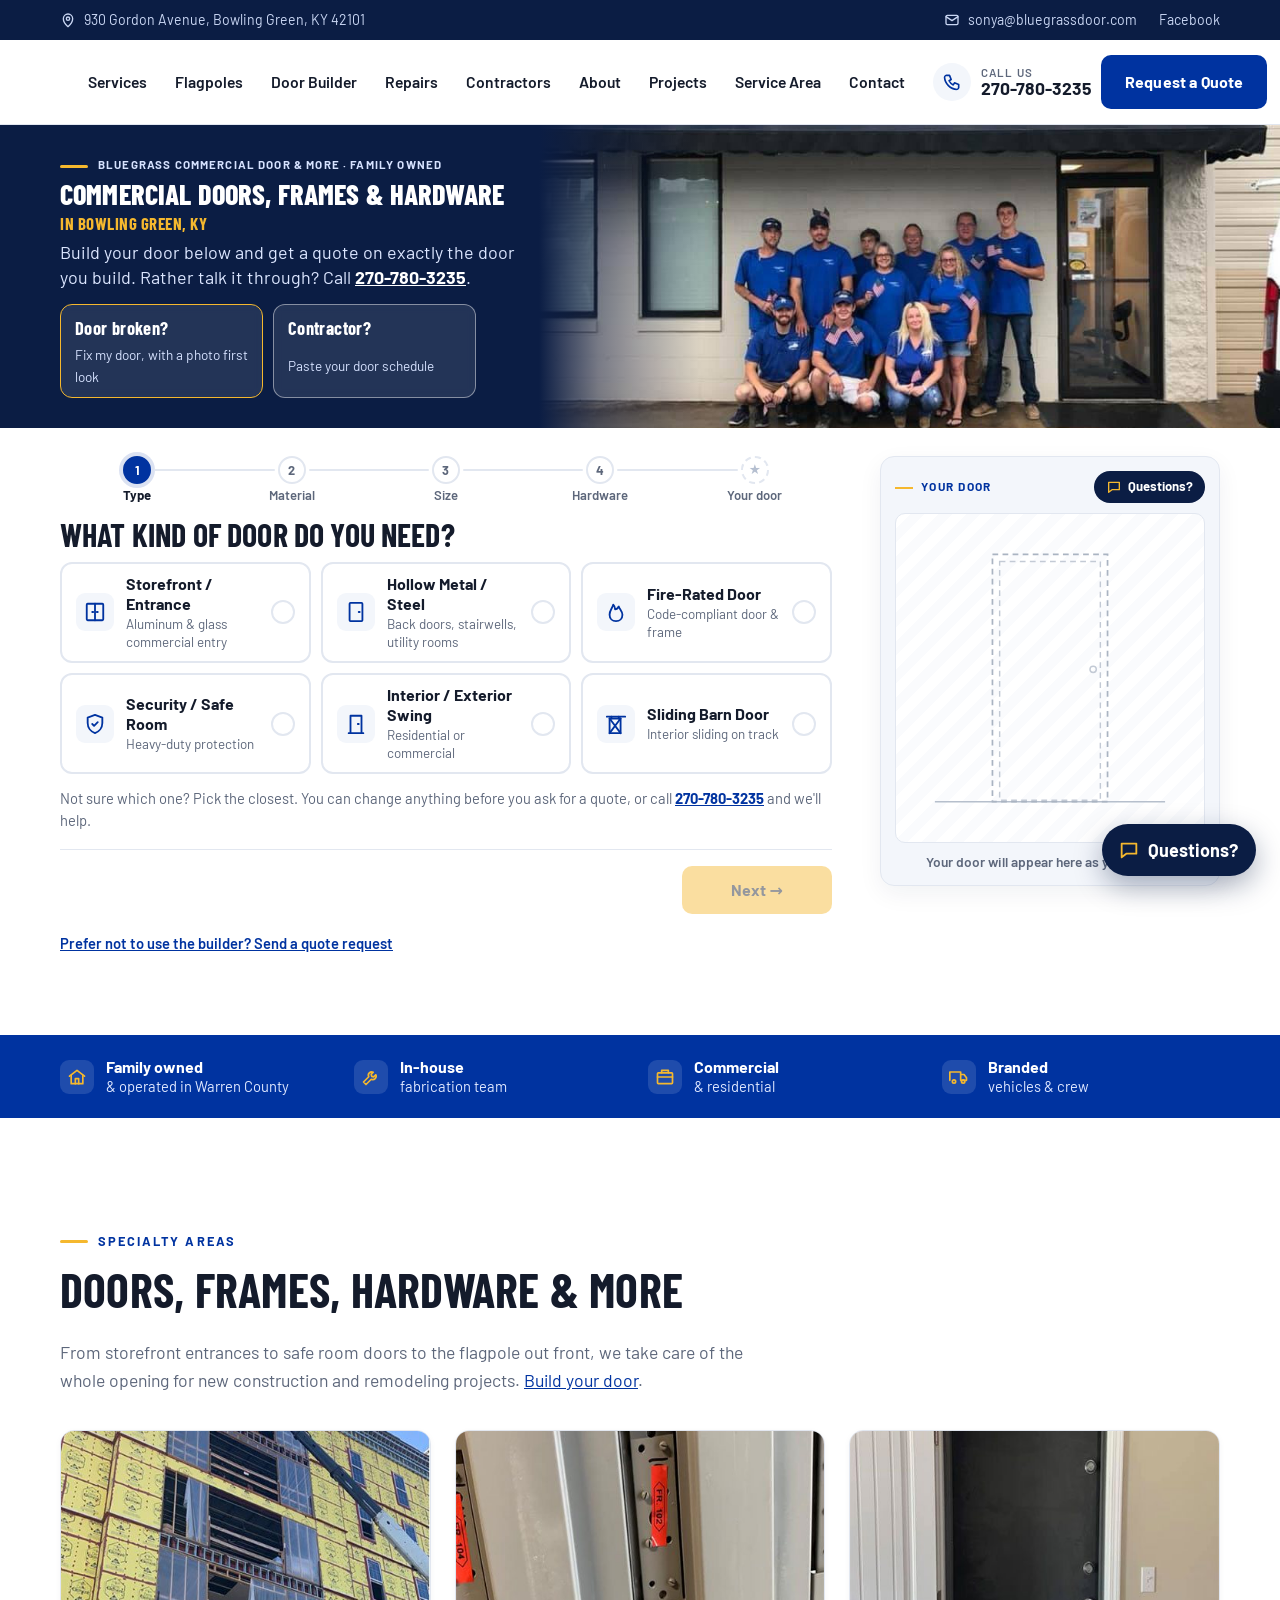
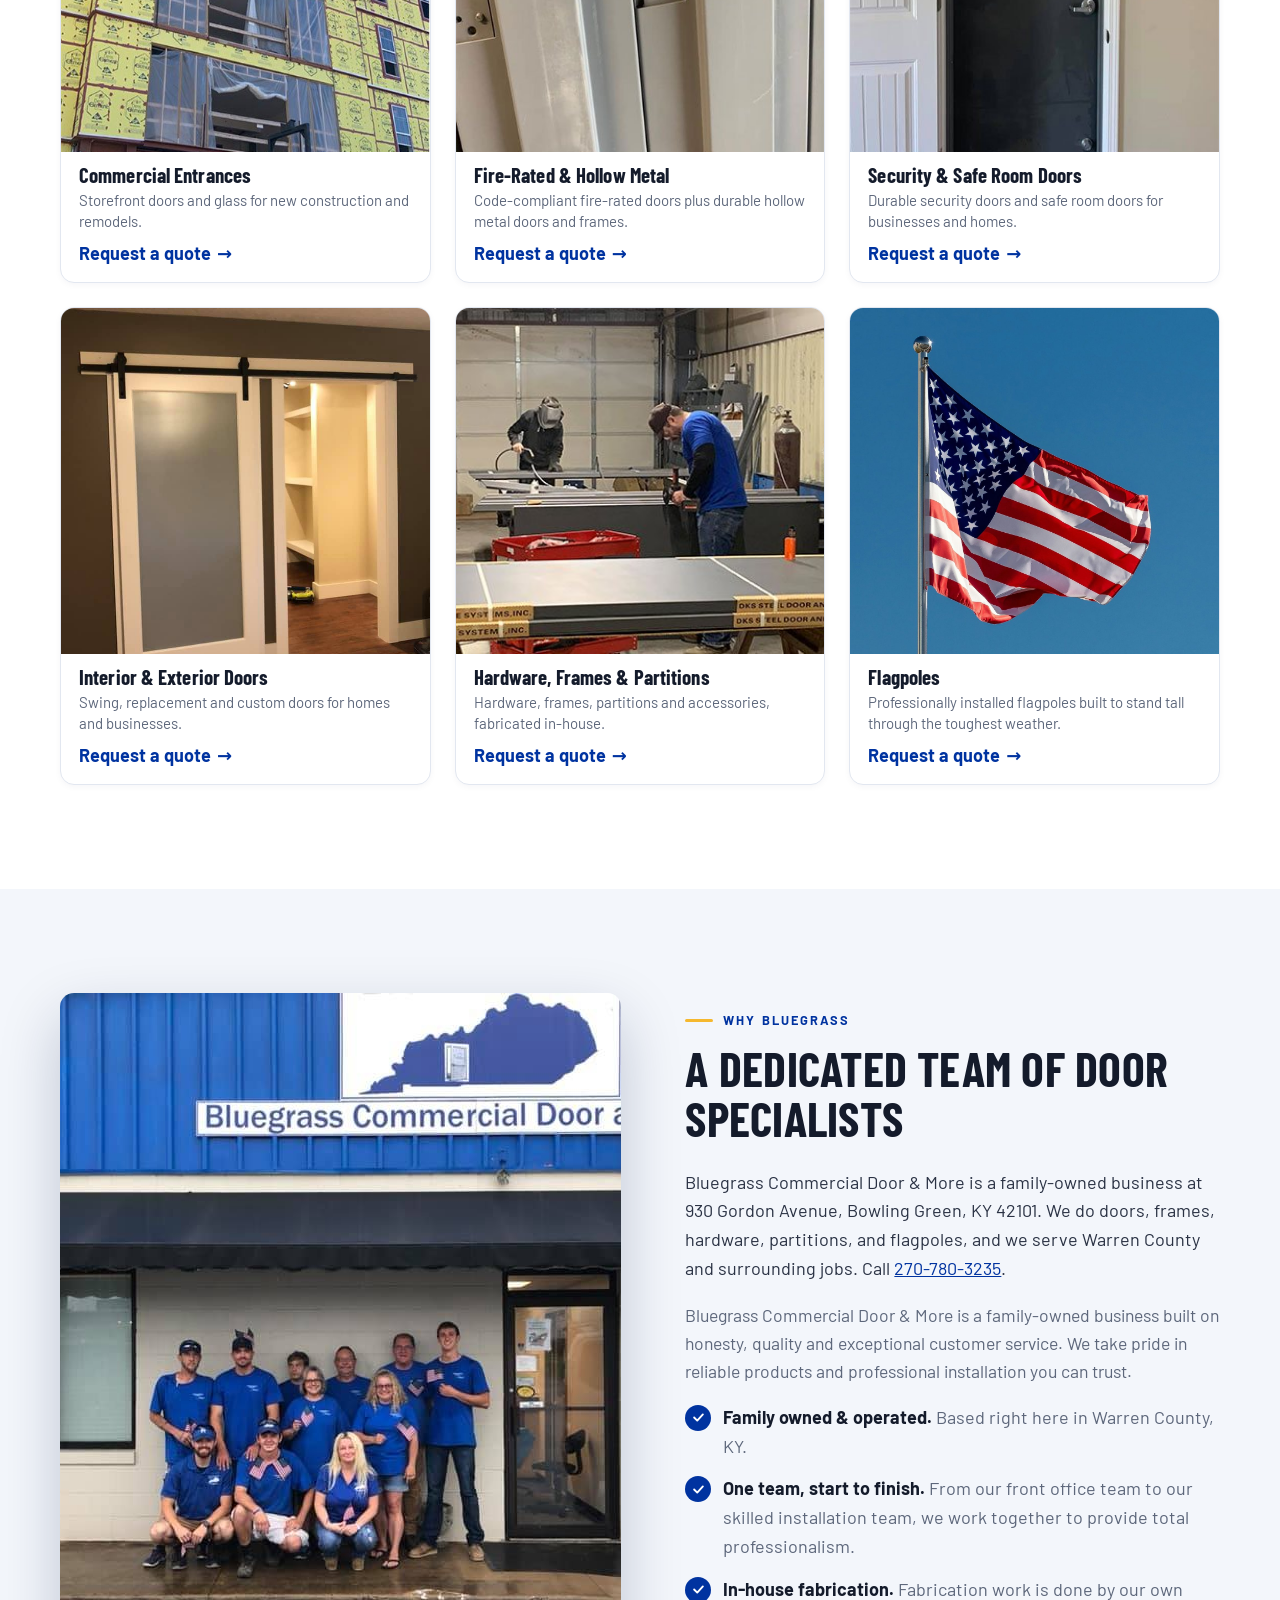
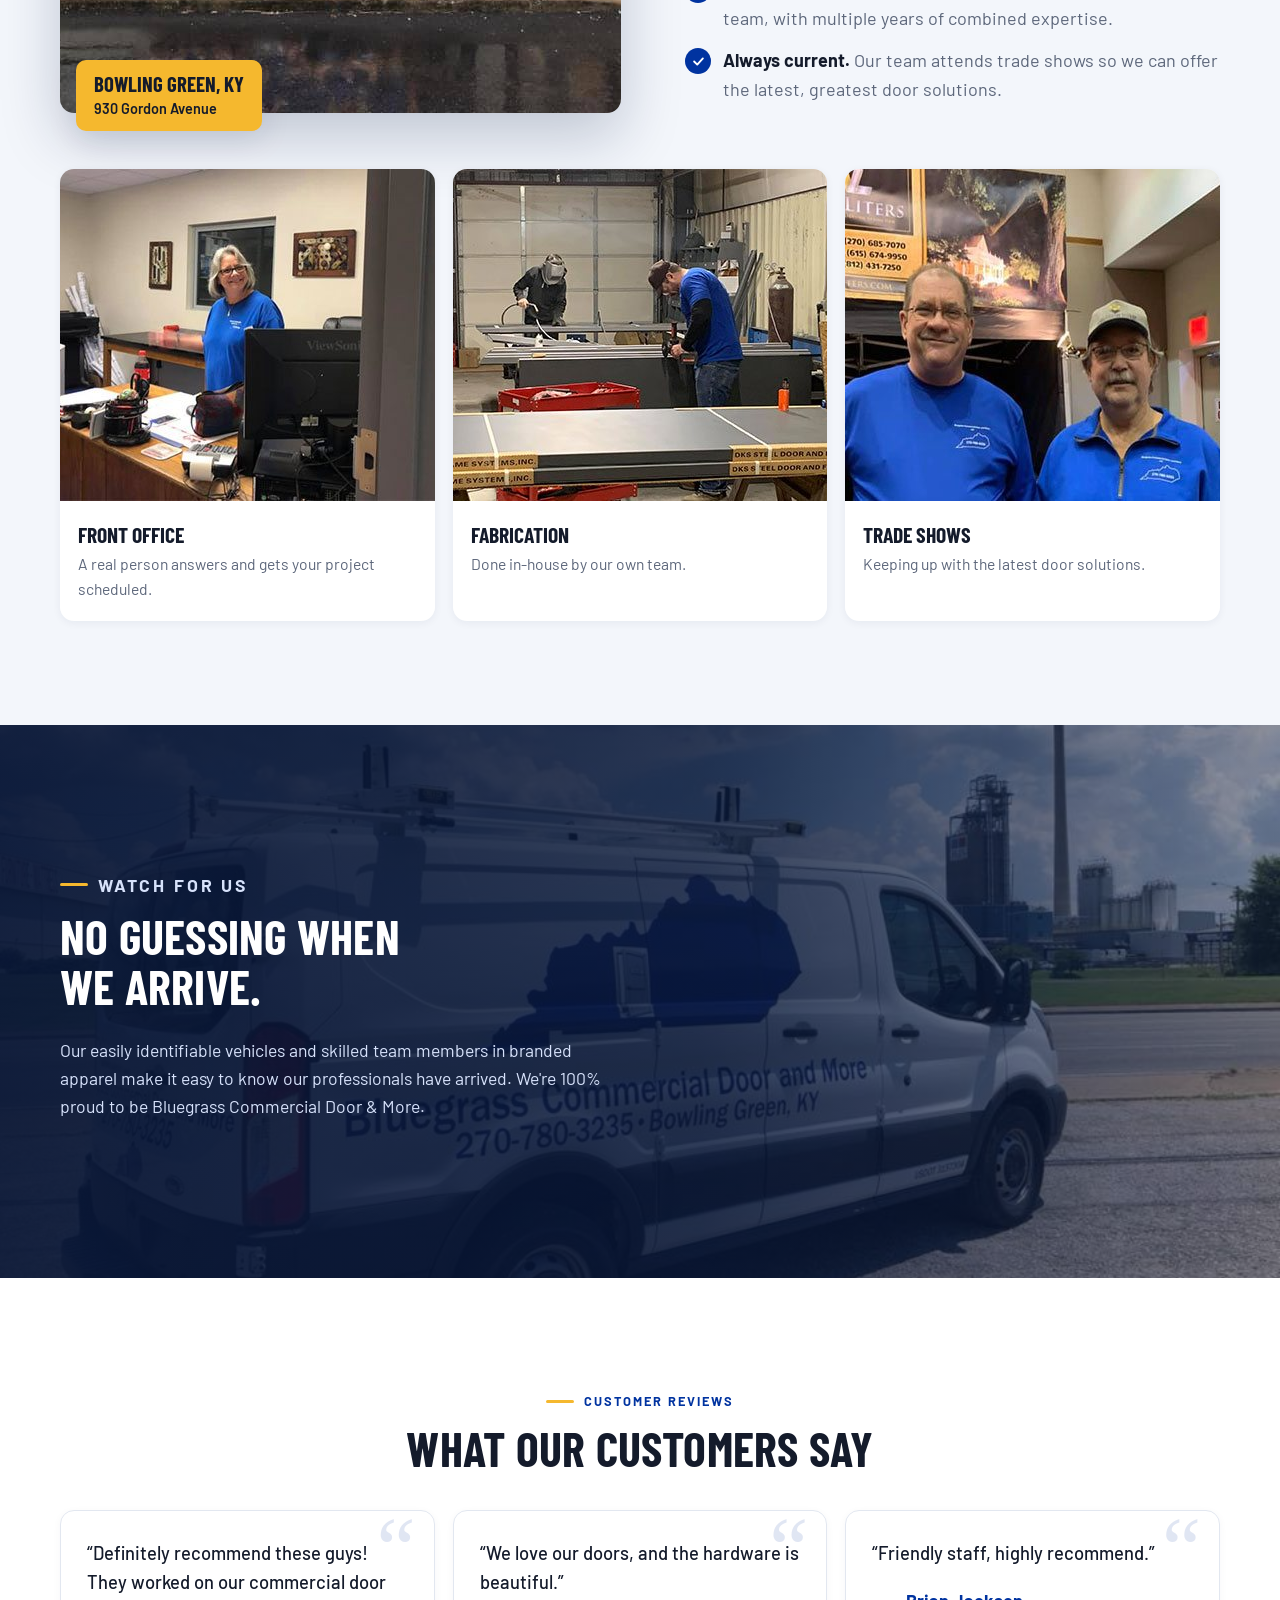
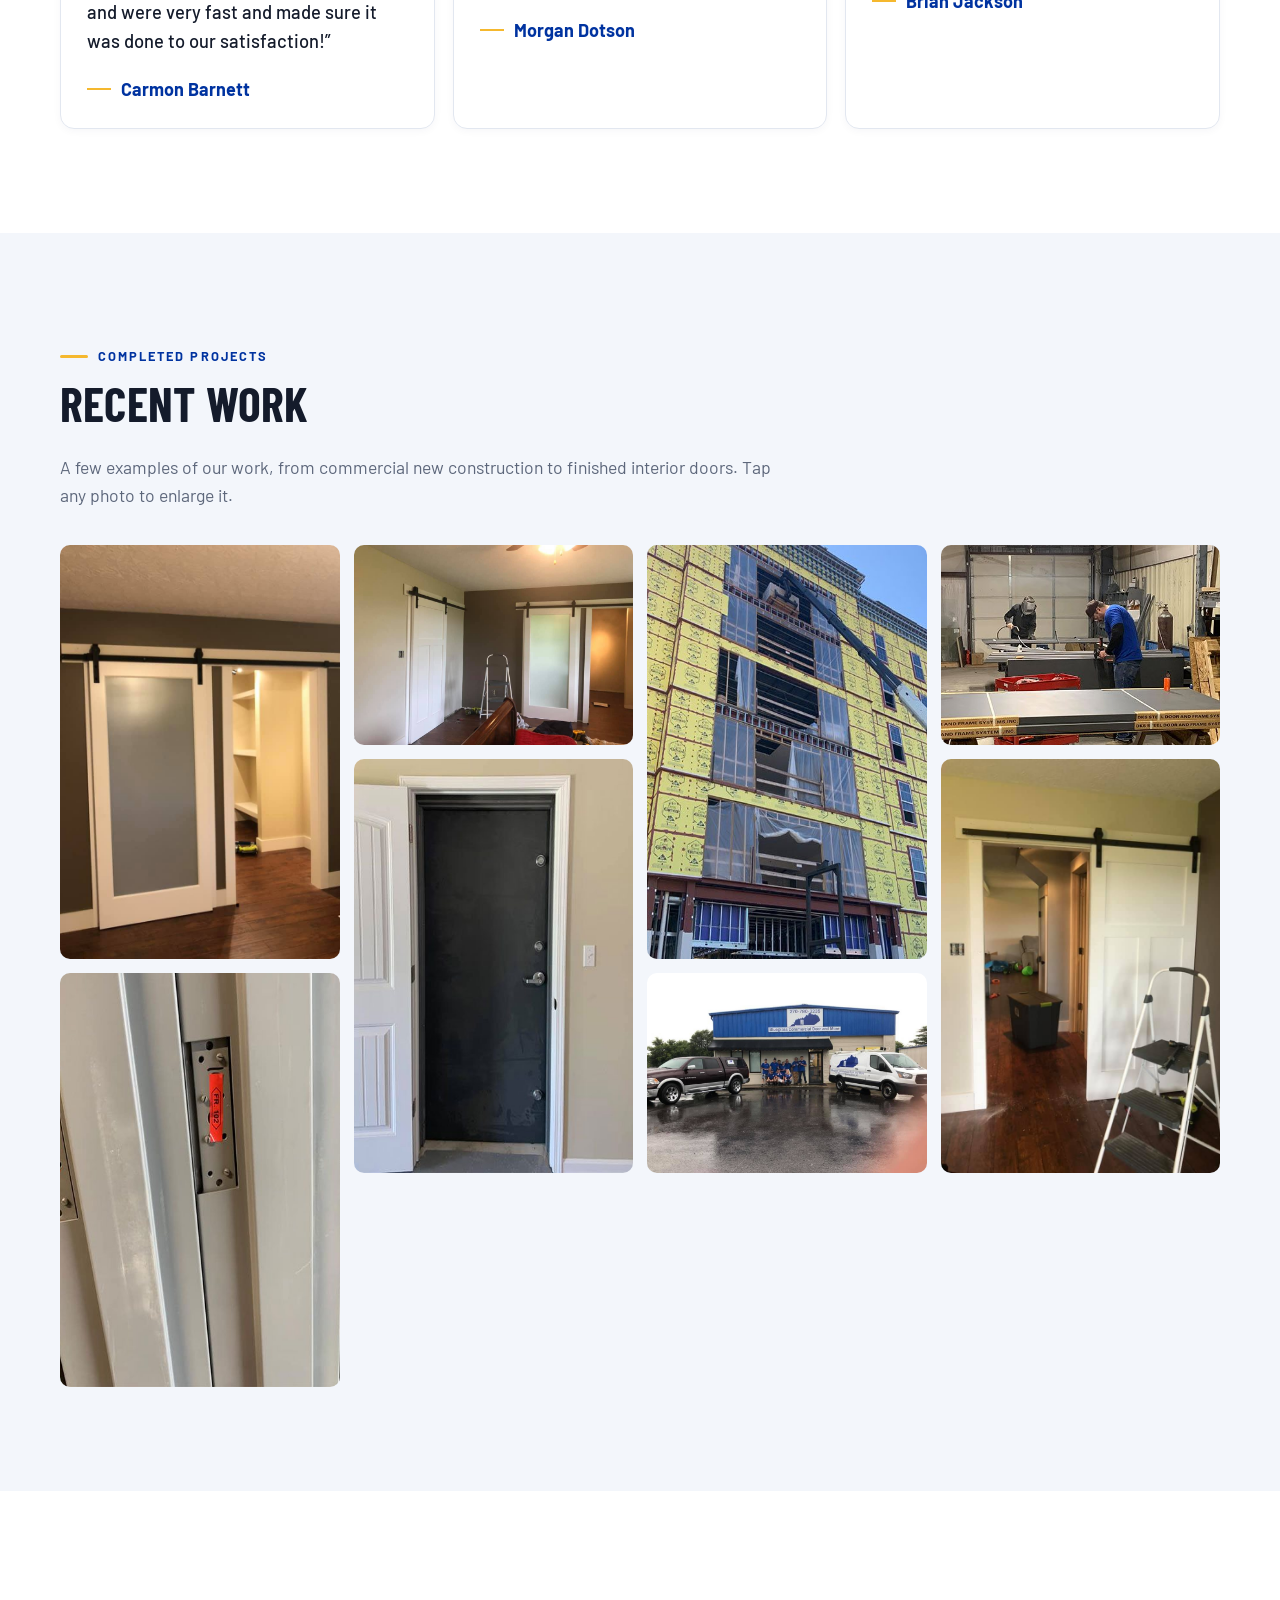
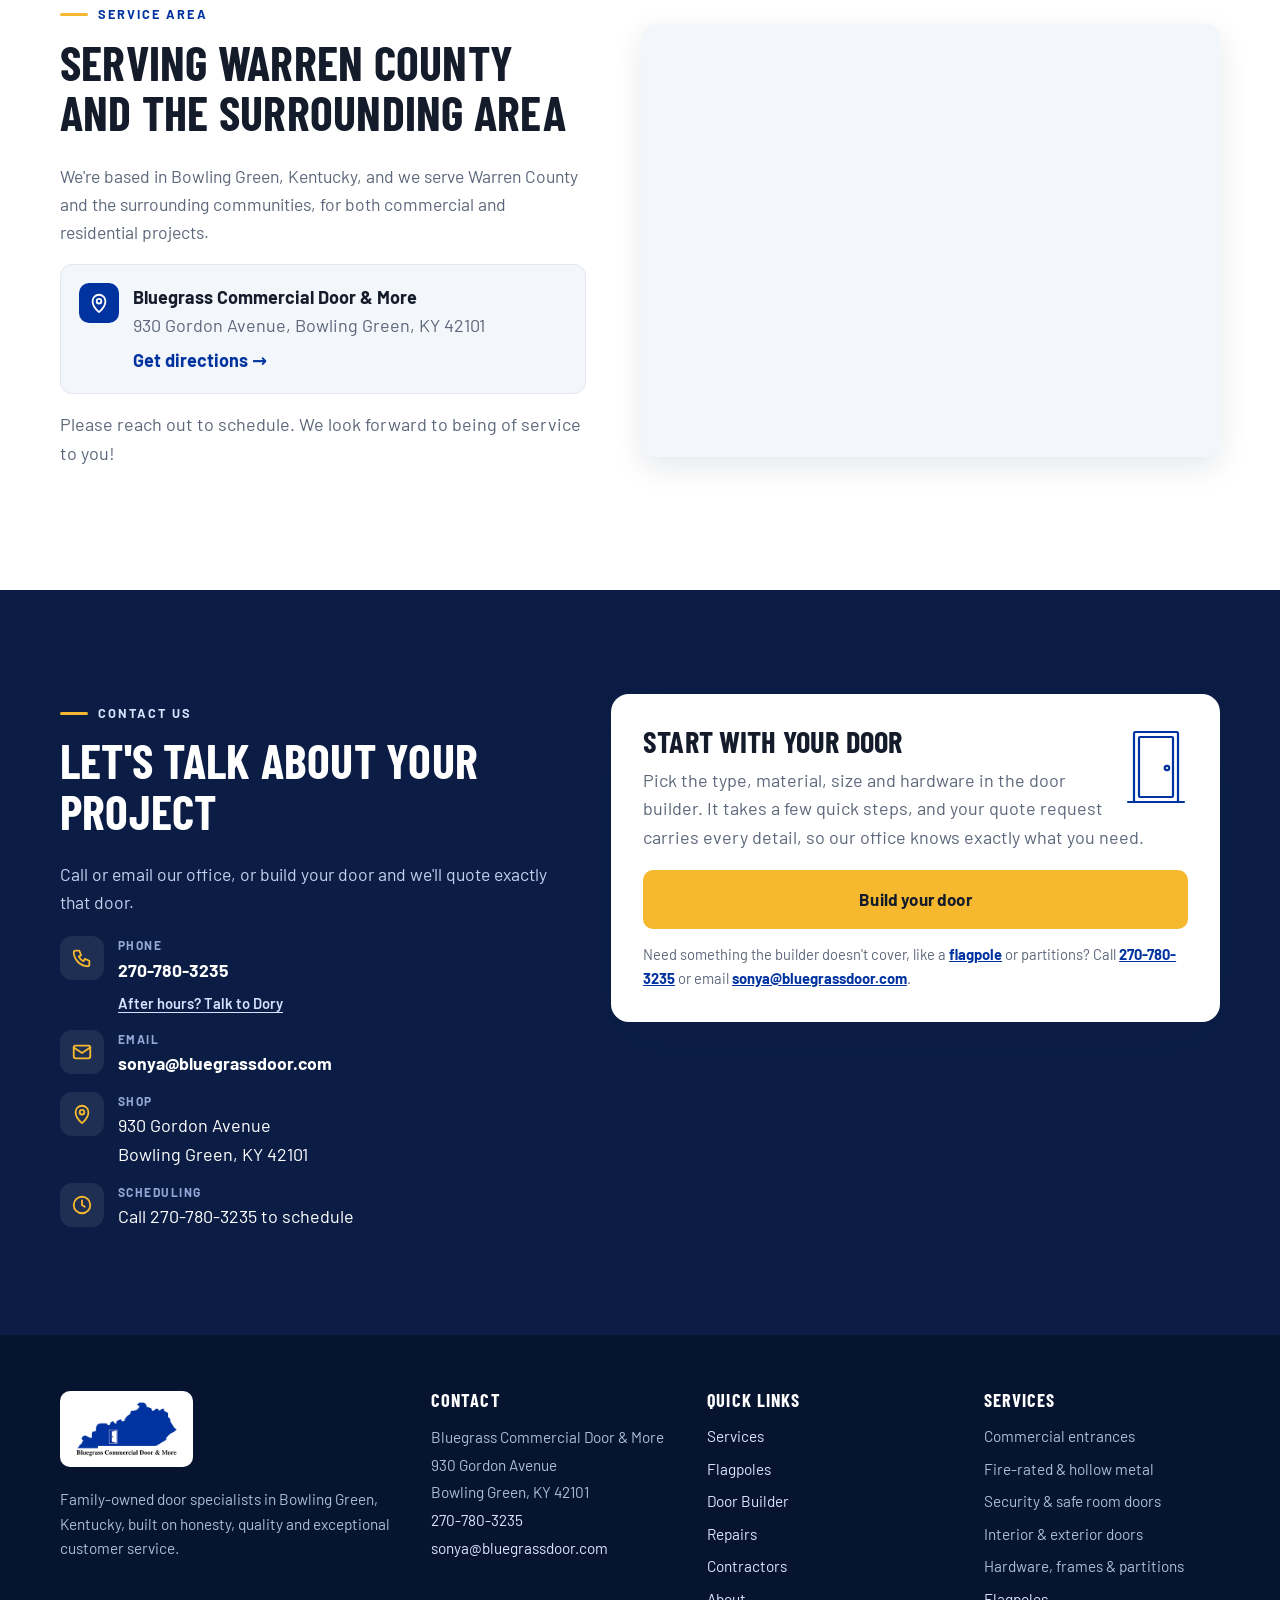
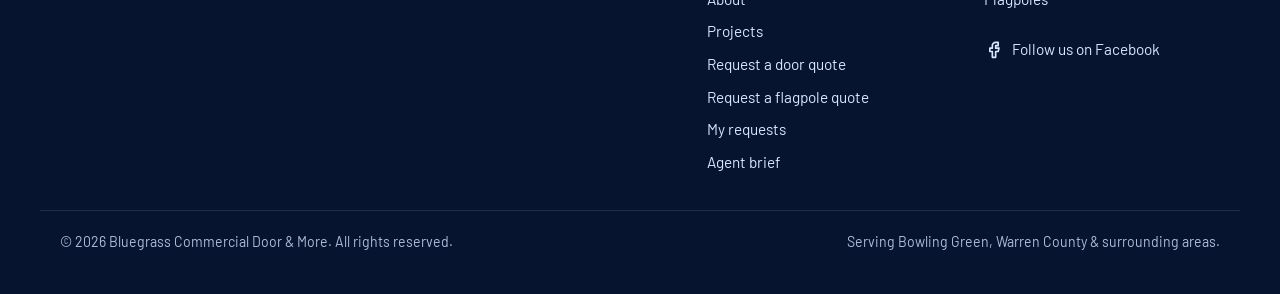
==== index.html @ 1dd53ff0 "Bluegrass Commercial Door & More website: repairs with photo first look, contractor fast lane, My re" ====
<!DOCTYPE html>
<html lang="en">
<head>
  <meta charset="utf-8">
  <meta name="viewport" content="width=device-width, initial-scale=1, viewport-fit=cover">
  <meta name="robots" content="noindex,nofollow">
  <title>Commercial Doors, Frames &amp; Hardware in Bowling Green, KY | Bluegrass Commercial Door &amp; More</title>
  <meta name="description" content="Bluegrass Commercial Door &amp; More is a family-owned business at 930 Gordon Avenue, Bowling Green, KY 42101. We do doors, frames, hardware, partitions, and flagpoles, and we serve Warren County and surrounding jobs. Call 270-780-3235.">
  <meta name="theme-color" content="#0033A0">
  <meta property="og:type" content="website">
  <meta property="og:site_name" content="Bluegrass Commercial Door &amp; More">
  <meta property="og:title" content="Commercial Doors, Frames &amp; Hardware in Bowling Green, KY | Bluegrass Commercial Door &amp; More">
  <meta property="og:description" content="Bluegrass Commercial Door &amp; More is a family-owned business at 930 Gordon Avenue, Bowling Green, KY 42101. We do doors, frames, hardware, partitions, and flagpoles, and we serve Warren County and surrounding jobs. Call 270-780-3235.">
  <meta property="og:image" content="images/crew-hero-enhanced.jpg">
  <meta property="og:image:alt" content="The Bluegrass Commercial Door &amp; More crew in blue company shirts in front of the shop in Bowling Green, Kentucky">
  <link rel="describedby" href="llms.txt" type="text/plain" title="Agent brief">
  <link rel="icon" href="images/favicon-32.png" sizes="32x32">
  <link rel="icon" href="images/favicon-192.png" sizes="192x192">
  <link rel="apple-touch-icon" href="images/apple-touch-icon.png">
  <link rel="preconnect" href="https://fonts.googleapis.com">
  <link rel="preconnect" href="https://fonts.gstatic.com" crossorigin>
  <link href="https://fonts.googleapis.com/css2?family=Barlow+Condensed:wght@600;700;800&family=Barlow:wght@400;500;600;700&display=swap" rel="stylesheet">
  <link rel="preload" as="image" href="images/crew-hero-enhanced.jpg" media="(max-width: 1023px)">
  <link rel="preload" as="image" href="images/crew-hero-desktop.jpg" media="(min-width: 1024px)">
  <link rel="stylesheet" href="styles.css?v=cc17">
  <link rel="stylesheet" href="pro.css?v=p1">
  <link rel="stylesheet" href="door-preview.css?v=viz2">
  <link rel="stylesheet" href="door-visualize.css?v=viz2">
  <script type="application/ld+json">
  {
    "@context": "https://schema.org",
    "@type": "LocalBusiness",
    "name": "Bluegrass Commercial Door & More",
    "telephone": "+1-270-780-3235",
    "url": "https://bluegrassdoor.com/",
    "address": {
      "@type": "PostalAddress",
      "streetAddress": "930 Gordon Avenue",
      "addressLocality": "Bowling Green",
      "addressRegion": "KY",
      "postalCode": "42101",
      "addressCountry": "US"
    }
  }
  </script>
  <script src="track.js?v=nx1" defer></script>
</head>
<body>
  <a class="skip" href="#main">Skip to content</a>

  <!-- Utility bar (desktop) -->
  <div class="topbar">
    <div class="wrap topbar__inner">
      <span class="topbar__item">
        <svg aria-hidden="true" viewBox="0 0 24 24"><path d="M12 22s7-6.1 7-12a7 7 0 1 0-14 0c0 5.9 7 12 7 12z"/><circle cx="12" cy="10" r="2.5"/></svg>
        930 Gordon Avenue, Bowling Green, KY 42101
      </span>
      <span class="topbar__item topbar__right">
        <a href="mailto:sonya@bluegrassdoor.com">
          <svg aria-hidden="true" viewBox="0 0 24 24"><rect x="3" y="5" width="18" height="14" rx="2"/><path d="m3 7 9 6 9-6"/></svg>
          sonya@bluegrassdoor.com
        </a>
        <a href="https://www.facebook.com/bluegrasscommericaldoor" target="_blank" rel="noopener">Facebook</a>
      </span>
    </div>
  </div>

  <header class="header" id="top">
    <div class="wrap header__inner">
      <a class="brand" href="#top" aria-label="Bluegrass Commercial Door &amp; More home">
        <img src="images/logo.png" width="270" height="144" alt="Bluegrass Commercial Door &amp; More logo">
      </a>
      <nav class="nav" id="site-nav" aria-label="Main">
        <ul class="nav__list">
          <li><a href="#services">Services</a></li>
          <li><a href="flagpoles.html">Flagpoles</a></li>
          <li><a href="#builder" data-to-builder>Door Builder</a></li>
          <li><a href="service.html">Repairs</a></li>
          <li><a href="contractors.html">Contractors</a></li>
          <li><a href="#about">About</a></li>
          <li><a href="#projects">Projects</a></li>
          <li><a href="#area">Service Area</a></li>
          <li><a href="#contact">Contact</a></li>
        </ul>
        <div class="nav__mobile-extra">
          <a class="btn btn--primary btn--block" href="tel:+12707803235">
            <svg aria-hidden="true" viewBox="0 0 24 24"><path d="M5 4h4l2 5-2.5 1.5a11 11 0 0 0 5 5L15 13l5 2v4a2 2 0 0 1-2 2A16 16 0 0 1 3 6a2 2 0 0 1 2-2"/></svg>
            Call 270-780-3235
          </a>
          <a class="btn btn--outline btn--block" href="#builder" data-to-builder>Request a Quote</a>
          <p class="nav__addr">930 Gordon Avenue<br>Bowling Green, KY 42101</p>
        </div>
      </nav>
      <div class="header__actions">
        <a class="header__phone" href="tel:+12707803235">
          <svg aria-hidden="true" viewBox="0 0 24 24"><path d="M5 4h4l2 5-2.5 1.5a11 11 0 0 0 5 5L15 13l5 2v4a2 2 0 0 1-2 2A16 16 0 0 1 3 6a2 2 0 0 1 2-2"/></svg>
          <span><small>Call us</small>270-780-3235</span>
        </a>
        <a class="btn btn--primary header__cta" href="#builder" data-to-builder>Request a Quote</a>
        <button class="menu-toggle" type="button" aria-controls="site-nav" aria-expanded="false" aria-label="Open menu">
          <span></span><span></span><span></span>
        </button>
      </div>
    </div>
  </header>

  <main id="main">
    <!-- OPENING: crew photo, then the door builder -->
    <section class="hb" id="builder" aria-labelledby="hero-title">
      <div class="hb__band">
        <div class="hb__photo">
          <picture>
            <source media="(min-width: 1024px)" srcset="images/crew-hero-desktop.jpg">
            <img src="images/crew-hero-enhanced.jpg" width="1920" height="1440" fetchpriority="high" alt="The Bluegrass Commercial Door &amp; More crew in blue company shirts in front of the shop in Bowling Green, Kentucky">
          </picture>
        </div>
        <div class="wrap hb__intro">
          <p class="eyebrow eyebrow--light">Bluegrass Commercial Door &amp; More<span class="hb__eb-extra"> &middot; Family owned</span></p>
          <h1 id="hero-title">Commercial doors, frames &amp; hardware <span>in Bowling Green, KY</span></h1>
          <p class="hb__promise">Build your door below and get a quote on exactly the door you build.<span class="hb__call"> Rather talk it through? Call <a href="tel:+12707803235">270-780-3235</a>.</span></p>
          <div class="hb__fork" aria-label="Other ways to start">
            <a class="hb__forkbtn hb__forkbtn--fix" href="service.html"><strong>Door broken?</strong><span>Fix my door, with a photo first look</span></a>
            <a class="hb__forkbtn" href="contractors.html"><strong>Contractor?</strong><span>Paste your door schedule</span></a>
          </div>
        </div>
      </div>

      <div class="wrap builder-flow__work" id="door-builder" data-view="steps">
        <div class="builder-flow__main">
          <!-- 1. the steps -->
          <div class="bview bview--steps" data-panel="steps">
            <div class="bsteps__top">
              <p class="bdoor" id="door-label" hidden></p>
              <ol class="bprog" id="builder-progress" aria-label="Door builder steps"></ol>
            </div>

            <div class="builder__panel" data-step="1">
              <h2 class="bq" tabindex="-1">What kind of door do you need?</h2>
              <div class="opts opts--type" data-field="type" role="radiogroup" aria-label="Door type"></div>
              <p class="bhelp">Not sure which one? Pick the closest. You can change anything before you ask for a quote, or call <a href="tel:+12707803235">270-780-3235</a> and we'll help.</p>
            </div>
            <div class="builder__panel" data-step="2" hidden>
              <h2 class="bq" tabindex="-1">Which material?</h2>
              <p class="builder__hint">Not sure? Pick &ldquo;Recommend for me&rdquo; and we'll suggest the right fit.</p>
              <div class="opts" data-field="material" role="radiogroup" aria-label="Material"></div>
            </div>
            <div class="builder__panel" data-step="3" hidden>
              <h2 class="bq" tabindex="-1">What size is the opening?</h2>
              <p class="builder__hint">Not sure? Pick &ldquo;Not sure&rdquo; and we'll measure.</p>
              <div class="opts" data-field="size" role="radiogroup" aria-label="Size"></div>
              <div class="custom-size" id="custom-size" hidden>
                <label>Width (inches)<input type="number" inputmode="numeric" min="12" max="240" id="size-w" placeholder="36" aria-describedby="size-err"></label>
                <span aria-hidden="true">&times;</span>
                <label>Height (inches)<input type="number" inputmode="numeric" min="12" max="240" id="size-h" placeholder="84" aria-describedby="size-err"></label>
                <input type="hidden" id="size-q" value="1">
                <p class="field__err" id="size-err">Enter a width and a height from 12 to 240 inches.</p>
              </div>
            </div>
            <div class="builder__panel" data-step="4" hidden>
              <h2 class="bq" tabindex="-1">Hardware &amp; options</h2>
              <p class="builder__hint">Choose all that apply. Not sure? Pick &ldquo;Recommend for me.&rdquo;</p>
              <div class="opts opts--multi" data-field="hardware" aria-label="Hardware"></div>
            </div>

            <div class="builder__notice" id="builder-notice" role="status" aria-live="polite" hidden></div>
            <p class="sr-only" id="builder-live" aria-live="polite"></p>
            <div class="builder__nav">
              <button class="btn btn--text" type="button" id="b-back" hidden>&larr; Back</button>
              <button class="btn btn--text" type="button" id="b-cancel" hidden>Back to my doors</button>
              <button class="btn btn--outline" type="button" id="b-save" hidden>Save changes</button>
              <button class="btn btn--accent" type="button" id="b-next" disabled>Next &rarr;</button>
            </div>
          </div>

          <!-- 2. the finished build -->
          <div class="bview bview--built" data-panel="built" hidden>
            <div class="built__head">
              <p class="eyebrow">Your build</p>
              <h2 id="built-title" tabindex="-1">Your door is ready for quote.</h2>
              <p class="built__lead" id="built-lead">This is exactly what you built. Look it over, then get a quote on it.</p>
            </div>
            <p class="built__banner" id="built-banner" hidden></p>
            <ol class="doors" id="door-list" aria-labelledby="built-title"></ol>
            <div class="built__add">
              <button class="btn btn--outline" type="button" id="b-add"><span aria-hidden="true" class="plus">+</span> Add another door</button>
              <p class="built__fine">Several openings on one job? Add each door, or change &ldquo;How many&rdquo; for identical ones. They all go into one quote request.</p>
            </div>
            <section class="codes" id="codes" aria-labelledby="codes-title">
              <h3 class="codes__title" id="codes-title"><span class="codes__i" aria-hidden="true">i</span>Local &amp; state code: worth checking</h3>
              <p class="codes__lead">A few things your inspector may look at for these doors, each with the code section and a link to the source. Worth checking with your inspector or our office. <strong>Suggestions only. Your local inspector has the final say.</strong></p>
              <div class="codes__ctl">
                <div class="codes__field">
                  <label for="code-juris">Where&rsquo;s the job?</label>
                  <select id="code-juris"></select>
                  <div class="codes__place" id="code-place-wrap" hidden>
                    <label for="code-place">Zip code or the place the door will be installed</label>
                    <input id="code-place" type="text" inputmode="text" maxlength="80" autocomplete="off" aria-describedby="code-juris-hint">
                  </div>
                  <p class="codes__hint" id="code-juris-hint">Most of our jobs are in Warren County, KY. Change it if your project is elsewhere.</p>
                </div>
                <div class="codes__field">
                  <span class="codes__label" id="code-use-label">Business or home?</span>
                  <div class="codes__use" role="group" aria-labelledby="code-use-label">
                    <button type="button" data-use="business" aria-pressed="false">Business</button>
                    <button type="button" data-use="home" aria-pressed="false">Home</button>
                  </div>
                  <p class="codes__hint" id="code-use-hint"></p>
                </div>
              </div>
              <p class="codes__miss" id="code-miss" hidden></p>
              <ul class="codes__list" id="code-list"></ul>
              <button type="button" class="btn btn--text codes__more" id="code-more" aria-controls="code-list" hidden></button>
              <p class="sr-only" id="code-live" aria-live="polite"></p>
            </section>
            <div class="built__cta">
              <p class="built__count" id="built-count">1 door, ready to quote</p>
              <button class="btn btn--accent btn--lg" type="button" id="b-quote"><span id="b-quote-text">Get a quote on this door</span> <span aria-hidden="true">&rarr;</span></button>
            </div>
            <p class="sr-only" id="built-live" aria-live="polite"></p>
          </div>

          <!-- 3. the quote request, in place -->
          <div class="bview bview--quote" data-panel="quote" hidden>
            <div class="qhead">
              <button class="btn btn--text qback" type="button" id="q-back">&larr; <span id="q-back-text">Back to my door</span></button>
              <h2 id="quote-title" tabindex="-1">Get a quote on this door</h2>
              <p class="qlead">Tell us how to reach you. <span id="q-lead-doors">Your door is attached</span> exactly as you built it.</p>
            </div>
            <div class="qwrap">
              <div class="qmain">
                <form class="qform" id="quote-form" novalidate>
                  <div class="field-row">
                    <div class="field">
                      <label for="q-name">Your name <span class="req" aria-hidden="true">*</span></label>
                      <input id="q-name" name="name" type="text" autocomplete="name" required aria-required="true" maxlength="80">
                      <p class="field__err" id="q-name-err">Please enter your name.</p>
                    </div>
                    <div class="field">
                      <label for="q-company">Company <span class="opt-l">(optional)</span></label>
                      <input id="q-company" name="company" type="text" autocomplete="organization" maxlength="80">
                    </div>
                  </div>
                  <fieldset class="field-set" id="q-reach" aria-describedby="q-reach-err">
                    <legend>How should we reach you? <span class="req" aria-hidden="true">*</span> <span class="legend-sub">A phone number or an email, whichever you prefer.</span></legend>
                    <div class="field-row">
                      <div class="field">
                        <label for="q-phone">Phone</label>
                        <input id="q-phone" name="phone" type="tel" autocomplete="tel" inputmode="tel" maxlength="40">
                      </div>
                      <div class="field">
                        <label for="q-email">Email</label>
                        <input id="q-email" name="email" type="email" autocomplete="email" maxlength="120">
                      </div>
                    </div>
                    <p class="field__err" id="q-reach-err">Please give us a phone number or an email address.</p>
                  </fieldset>
                  <div class="field-row">
                    <div class="field">
                      <label for="q-addr">Project address or city</label>
                      <input id="q-addr" name="address" type="text" autocomplete="street-address" maxlength="160" placeholder="e.g. 1200 Main St, Bowling Green">
                    </div>
                    <div class="field">
                      <label for="q-when">Timeline</label>
                      <select id="q-when" name="timeline">
                        <option value="">Choose one (optional)</option>
                        <option>As soon as possible</option>
                        <option>Within 1 month</option>
                        <option>1&ndash;3 months</option>
                        <option>Planning / bidding</option>
                      </select>
                    </div>
                  </div>
                  <div class="field">
                    <label for="q-msg">Anything else we should know? <span class="opt-l">(optional)</span></label>
                    <textarea id="q-msg" name="notes" rows="3" maxlength="1000" placeholder="e.g. replacing an existing storefront door, need it before opening day"></textarea>
                  </div>
                  <div class="q-photo" id="q-photo" hidden>
                    <label class="q-check"><input type="checkbox" id="q-photo-yes" checked> I have a photo of the new door on my building</label>
                    <p>This form can't carry the photo. Keep <strong>my-building-with-new-door.jpg</strong> from your downloads and we'll ask you for it if it helps with your quote.</p>
                  </div>
                  <button class="btn btn--accent btn--lg btn--block" type="submit" id="q-submit">Send my quote request</button>
                  <div class="q-senderr" id="q-send-err" role="alert" hidden></div>
                  <p class="quote__fine">Your <span id="q-fine-doors">door</span> and details go straight to our office. Prefer to talk? Call <a href="tel:+12707803235">270-780-3235</a>.</p>
                </form>
              </div>
              <aside class="qside" aria-labelledby="qside-title">
                <h3 id="qside-title">Attached to your request</h3>
                <ul class="qdoors" id="q-doors"></ul>
                <p class="qcodes" id="q-codes" hidden></p>
                <button class="btn btn--text qside__edit" type="button" id="q-edit">Change something</button>
              </aside>
            </div>
          </div>

          <!-- 4. request received -->
          <div class="bview bview--sent" data-panel="sent" hidden>
            <div class="sent">
              <div class="sent__icon" aria-hidden="true"><svg viewBox="0 0 24 24"><path d="m5 12 5 5 9-10"/></svg></div>
              <h2 id="sent-title" tabindex="-1">Request received<span id="sent-name"></span></h2>
              <p>Your reference is <strong class="sent__ref" id="sent-ref"></strong>. We'll be in touch.</p>
              <p class="sent__photo" id="sent-photo" hidden>Keep <strong>my-building-with-new-door.jpg</strong> from your downloads. We'll ask you for it if it helps with your quote.</p>
              <div class="sent__acts">
                <a class="btn btn--outline" href="tel:+12707803235">Call 270-780-3235</a>
              </div>
              <p class="sent__help">Questions, or something to add? Give us a call and mention your reference.</p>
              <div class="sent__links">
                <a id="sent-view" href="request.html" target="_blank" rel="noopener">See the request as our office will</a>
                <button class="btn btn--text" type="button" id="sent-back">Back to my doors</button>
                <button class="btn btn--text" type="button" id="sent-new">Start a new request</button>
              </div>
            </div>
          </div>
          <p class="builder-manual"><a href="start.html#manual">Prefer not to use the builder? Send a quote request</a></p>
        </div>

        <aside class="dp-panel builder-flow__aside" data-door-preview="a" data-header=".header" aria-label="Door preview">
          <div class="dp-sticky">
            <div class="dp-head"><p class="dp-title">Your door</p><button type="button" class="dp-ask" data-open-chat aria-label="Open help chat"><svg aria-hidden="true" viewBox="0 0 24 24"><path d="M4 5h16v11H9l-5 4z"/></svg>Questions?</button></div>
            <div class="dp-stage"><svg class="dp-svg" role="img" aria-label="Your door will appear here as you choose." viewBox="-22 -16 80 114" preserveAspectRatio="xMidYMid meet" xmlns="http://www.w3.org/2000/svg"></svg></div>
            <div class="dp-caption"><p class="dp-empty">Your door will appear here as you choose.</p></div>
            <figure class="dp-photo" hidden><img alt="" width="72" height="96" decoding="async"><figcaption></figcaption></figure>
            <p class="dp-live" role="status" aria-live="polite"></p>
          </div>
        </aside>
      </div>
    </section>

    <!-- TRUST STRIP -->
    <section class="trust" aria-label="Why customers choose us">
      <div class="wrap trust__grid">
        <div class="trust__item">
          <svg aria-hidden="true" viewBox="0 0 24 24"><path d="M3 11 12 4l9 7"/><path d="M5 10v10h14V10"/><path d="M10 20v-6h4v6"/></svg>
          <span><strong>Family owned</strong>&amp; operated in Warren County</span>
        </div>
        <div class="trust__item">
          <svg aria-hidden="true" viewBox="0 0 24 24"><path d="M14.7 6.3a4 4 0 0 0-5.4 5.4L3 18l3 3 6.3-6.3a4 4 0 0 0 5.4-5.4l-2.5 2.5-2.4-.6-.6-2.4z"/></svg>
          <span><strong>In-house</strong>fabrication team</span>
        </div>
        <div class="trust__item">
          <svg aria-hidden="true" viewBox="0 0 24 24"><rect x="3" y="7" width="18" height="13" rx="1"/><path d="M8 7V4h8v3M3 12h18"/></svg>
          <span><strong>Commercial</strong>&amp; residential</span>
        </div>
        <div class="trust__item">
          <svg aria-hidden="true" viewBox="0 0 24 24"><path d="M1 16V6h13v10M14 9h4l3 4v3h-7"/><circle cx="6" cy="17.5" r="2"/><circle cx="17" cy="17.5" r="2"/></svg>
          <span><strong>Branded</strong>vehicles &amp; crew</span>
        </div>
      </div>
    </section>

    <!-- SERVICES -->
    <section class="section" id="services" aria-labelledby="services-title">
      <div class="wrap">
        <div class="section__head">
          <p class="eyebrow">Specialty areas</p>
          <h2 id="services-title">Doors, frames, hardware &amp; more</h2>
          <p class="section__lead">From storefront entrances to safe room doors to the flagpole out front, we take care of the whole opening for new construction and remodeling projects. <a href="#builder" data-to-builder>Build your door</a>.</p>
        </div>
        <div class="services">
          <article class="svc">
            <div class="svc__img"><img src="images/commercial-construction-project.jpg" width="480" height="640" loading="lazy" alt="Multi-story commercial building under construction with framed storefront openings and a crane"></div>
            <div class="svc__body">
              <h3>Commercial Entrances</h3>
              <p><span class="svc__full">Complete commercial entrance solutions, including storefront doors and glass for new construction and remodels.</span><span class="svc__short">Storefront doors and glass for new construction and remodels.</span></p>
              <a class="svc__link" href="#builder" data-build-type="storefront">Request a quote <span aria-hidden="true">&rarr;</span></a>
            </div>
          </article>
          <article class="svc">
            <div class="svc__img"><img src="images/hollow-metal-frames-closeup.jpg" width="480" height="640" loading="lazy" alt="Grey hollow metal steel door frames with hinge reinforcements and orange frame tags"></div>
            <div class="svc__body">
              <h3>Fire-Rated &amp; Hollow Metal</h3>
              <p><span class="svc__full">Code-compliant fire-rated doors and durable hollow metal doors and frames that provide safety, reliability and lasting performance.</span><span class="svc__short">Code-compliant fire-rated doors plus durable hollow metal doors and frames.</span></p>
              <a class="svc__link" href="#builder" data-build-type="fire">Request a quote <span aria-hidden="true">&rarr;</span></a>
            </div>
          </article>
          <article class="svc">
            <div class="svc__img"><img src="images/dark-steel-door-installed.jpg" width="480" height="640" loading="lazy" alt="Dark steel security door with a lever handle and multiple locking points installed in a home"></div>
            <div class="svc__body">
              <h3>Security &amp; Safe Room Doors</h3>
              <p><span class="svc__full">Durable security doors and safe room doors for businesses and homes, sized and hung to fit your opening.</span><span class="svc__short">Durable security doors and safe room doors for businesses and homes.</span></p>
              <a class="svc__link" href="#builder" data-build-type="security">Request a quote <span aria-hidden="true">&rarr;</span></a>
            </div>
          </article>
          <article class="svc">
            <div class="svc__img"><img src="images/barn-door-frosted-glass-closet.jpg" width="720" height="960" loading="lazy" alt="White sliding barn door with frosted glass on black track hardware in front of a walk-in closet"></div>
            <div class="svc__body">
              <h3>Interior &amp; Exterior Doors</h3>
              <p><span class="svc__full">Swing doors for residential and commercial projects, plus replacement doors and custom door solutions.</span><span class="svc__short">Swing, replacement and custom doors for homes and businesses.</span></p>
              <a class="svc__link" href="#builder" data-build-type="swing">Request a quote <span aria-hidden="true">&rarr;</span></a>
            </div>
          </article>
          <article class="svc">
            <div class="svc__img"><img src="images/in-house-fabrication-shop.jpg" width="500" height="332" loading="lazy" alt="Bluegrass team members welding and fabricating steel doors inside the shop"></div>
            <div class="svc__body">
              <h3>Hardware, Frames &amp; Partitions</h3>
              <p><span class="svc__full">Door hardware, frames, partitions and accessories, with fabrication work done by our own in-house team.</span><span class="svc__short">Hardware, frames, partitions and accessories, fabricated in-house.</span></p>
              <a class="svc__link" href="#builder" data-to-builder>Request a quote <span aria-hidden="true">&rarr;</span></a>
            </div>
          </article>
          <article class="svc">
            <div class="svc__img"><img class="svc__img--flag" src="images/american-flag-commercial-flagpole-framed.jpg" width="1999" height="1250" loading="lazy" alt="American flag on a commercial flagpole against a clear blue sky"></div>
            <div class="svc__body">
              <h3>Flagpoles</h3>
              <p><span class="svc__full">Proudly display your American and state flags. Our professionally installed flagpoles are built to stand tall through the toughest weather conditions.</span><span class="svc__short">Professionally installed flagpoles built to stand tall through the toughest weather.</span></p>
              <a class="svc__link" href="flagpoles.html#quote">Request a quote <span aria-hidden="true">&rarr;</span></a>
            </div>
          </article>
        </div>
      </div>
    </section>

    <!-- ABOUT / WHY US -->
    <section class="section section--soft" id="about" aria-labelledby="about-title">
      <div class="wrap about">
        <div class="about__photo">
          <img src="images/team-in-front-of-shop.jpg" width="960" height="720" loading="lazy" alt="The Bluegrass Commercial Door &amp; More team in blue company shirts in front of the shop in Bowling Green">
          <div class="about__badge">
            <strong>Bowling Green, KY</strong>
            <span>930 Gordon Avenue</span>
          </div>
        </div>
        <div class="about__copy">
          <p class="eyebrow">Why Bluegrass</p>
          <h2 id="about-title">A dedicated team of door specialists</h2>
          <p class="site-summary">Bluegrass Commercial Door &amp; More is a family-owned business at 930 Gordon Avenue, Bowling Green, KY 42101. We do doors, frames, hardware, partitions, and flagpoles, and we serve Warren County and surrounding jobs. Call <a href="tel:+12707803235">270-780-3235</a>.</p>
          <p class="section__lead">Bluegrass Commercial Door &amp; More is a family-owned business built on honesty, quality and exceptional customer service. We take pride in reliable products and professional installation you can trust.</p>
          <ul class="checks">
            <li><strong>Family owned &amp; operated.</strong> Based right here in Warren County, KY.</li>
            <li><strong>One team, start to finish.</strong> From our front office team to our skilled installation team, we work together to provide total professionalism.</li>
            <li><strong>In-house fabrication.</strong> Fabrication work is done by our own team, with multiple years of combined expertise.</li>
            <li><strong>Always current.</strong> Our team attends trade shows so we can offer the latest, greatest door solutions.</li>
          </ul>
        </div>
      </div>
      <div class="wrap pillars">
        <figure class="pillar">
          <img src="images/front-office-staff.jpg" width="500" height="332" loading="lazy" alt="Bluegrass front office team member at the front desk">
          <figcaption><strong>Front office</strong>A real person answers and gets your project scheduled.</figcaption>
        </figure>
        <figure class="pillar">
          <img src="images/in-house-fabrication-shop.jpg" width="500" height="332" loading="lazy" alt="Welding and fabrication work in the Bluegrass shop">
          <figcaption><strong>Fabrication</strong>Done in-house by our own team.</figcaption>
        </figure>
        <figure class="pillar">
          <img src="images/team-at-trade-show.jpg" width="500" height="332" loading="lazy" alt="Two Bluegrass team members at a trade show">
          <figcaption><strong>Trade shows</strong>Keeping up with the latest door solutions.</figcaption>
        </figure>
      </div>
    </section>

    <!-- WATCH FOR US -->
    <section class="fleet" aria-labelledby="fleet-title">
      <img class="fleet__bg" src="images/fleet-van-kentucky-logo.jpg" width="960" height="720" loading="lazy" alt="">
      <div class="fleet__shade" aria-hidden="true"></div>
      <div class="wrap fleet__inner">
        <p class="eyebrow eyebrow--light">Watch for us</p>
        <h2 id="fleet-title">No guessing when we arrive.</h2>
        <p>Our easily identifiable vehicles and skilled team members in branded apparel make it easy to know our professionals have arrived. We're 100% proud to be Bluegrass Commercial Door &amp; More.</p>
      </div>
    </section>

    <!-- REVIEWS -->
    <section class="section" id="reviews" aria-labelledby="reviews-title">
      <div class="wrap">
        <div class="section__head section__head--center">
          <p class="eyebrow">Customer reviews</p>
          <h2 id="reviews-title">What our customers say</h2>
        </div>
        <div class="reviews">
          <blockquote class="review">
            <p>&ldquo;Definitely recommend these guys! They worked on our commercial door and were very fast and made sure it was done to our satisfaction!&rdquo;</p>
            <footer>Carmon Barnett</footer>
          </blockquote>
          <blockquote class="review">
            <p>&ldquo;We love our doors, and the hardware is beautiful.&rdquo;</p>
            <footer>Morgan Dotson</footer>
          </blockquote>
          <blockquote class="review">
            <p>&ldquo;Friendly staff, highly recommend.&rdquo;</p>
            <footer>Brian Jackson</footer>
          </blockquote>
        </div>
      </div>
    </section>

    <!-- PROJECTS -->
    <section class="section section--soft" id="projects" aria-labelledby="projects-title">
      <div class="wrap">
        <div class="section__head">
          <p class="eyebrow">Completed projects</p>
          <h2 id="projects-title">Recent work</h2>
          <p class="section__lead">A few examples of our work, from commercial new construction to finished interior doors. Tap any photo to enlarge it.</p>
        </div>
        <div class="gallery">
          <button class="gallery__item gallery__item--tall" type="button" data-full="images/barn-door-frosted-glass-closet.jpg" data-caption="Frosted glass sliding barn door on black track hardware">
            <img src="images/barn-door-frosted-glass-closet.jpg" width="720" height="960" loading="lazy" alt="Frosted glass sliding barn door on black track hardware">
          </button>
          <button class="gallery__item" type="button" data-full="images/barn-doors-bedroom-pair.jpg" data-caption="Pair of white sliding barn doors: a shaker panel and a frosted glass door">
            <img src="images/barn-doors-bedroom-pair.jpg" width="960" height="720" loading="lazy" alt="Pair of white sliding barn doors: a shaker panel and a frosted glass door">
          </button>
          <button class="gallery__item gallery__item--tall" type="button" data-full="images/commercial-construction-project.jpg" data-caption="Commercial new construction with framed storefront openings">
            <img src="images/commercial-construction-project.jpg" width="480" height="640" loading="lazy" alt="Commercial new construction with framed storefront openings">
          </button>
          <button class="gallery__item" type="button" data-full="images/in-house-fabrication-shop.jpg" data-caption="Steel door fabrication in our shop">
            <img src="images/in-house-fabrication-shop.jpg" width="500" height="332" loading="lazy" alt="Steel door fabrication in our shop">
          </button>
          <button class="gallery__item gallery__item--tall" type="button" data-full="images/dark-steel-door-installed.jpg" data-caption="Dark steel security door with multiple locking points">
            <img src="images/dark-steel-door-installed.jpg" width="480" height="640" loading="lazy" alt="Dark steel security door with multiple locking points">
          </button>
          <button class="gallery__item gallery__item--tall" type="button" data-full="images/barn-door-white-shaker.jpg" data-caption="White shaker-style sliding barn door">
            <img src="images/barn-door-white-shaker.jpg" width="720" height="960" loading="lazy" alt="White shaker-style sliding barn door">
          </button>
          <button class="gallery__item gallery__item--tall" type="button" data-full="images/hollow-metal-frames-closeup.jpg" data-caption="Hollow metal door frames">
            <img src="images/hollow-metal-frames-closeup.jpg" width="480" height="640" loading="lazy" alt="Hollow metal door frames">
          </button>
          <button class="gallery__item" type="button" data-full="images/storefront-team-and-vehicles.jpg" data-caption="Our crew and vehicles at the shop on Gordon Avenue">
            <img src="images/storefront-team-and-vehicles.jpg" width="960" height="720" loading="lazy" alt="Our crew and vehicles at the shop on Gordon Avenue">
          </button>
        </div>
      </div>
    </section>

    <!-- SERVICE AREA -->
    <section class="section" id="area" aria-labelledby="area-title">
      <div class="wrap area">
        <div class="area__copy">
          <p class="eyebrow">Service area</p>
          <h2 id="area-title">Serving Warren County and the surrounding area</h2>
          <p class="section__lead">We're based in Bowling Green, Kentucky, and we serve Warren County and the surrounding communities, for both commercial and residential projects.</p>
          <div class="area__card">
            <svg aria-hidden="true" viewBox="0 0 24 24"><path d="M12 22s7-6.1 7-12a7 7 0 1 0-14 0c0 5.9 7 12 7 12z"/><circle cx="12" cy="10" r="2.5"/></svg>
            <div>
              <strong>Bluegrass Commercial Door &amp; More</strong>
              <span>930 Gordon Avenue, Bowling Green, KY 42101</span>
              <a href="https://www.google.com/maps/dir/?api=1&amp;destination=930+Gordon+Ave,+Bowling+Green,+KY+42101" target="_blank" rel="noopener">Get directions &rarr;</a>
            </div>
          </div>
          <p class="area__note">Please reach out to schedule. We look forward to being of service to you!</p>
        </div>
        <div class="area__map">
          <iframe title="Map of 930 Gordon Avenue, Bowling Green, KY" src="https://www.google.com/maps?q=930+Gordon+Ave,+Bowling+Green,+KY+42101&amp;output=embed" loading="lazy" referrerpolicy="no-referrer-when-downgrade"></iframe>
        </div>
      </div>
    </section>

    <!-- CONTACT / QUOTE -->
    <section class="section section--navy" id="contact" aria-labelledby="contact-title">
      <div class="wrap contact">
        <div class="contact__info">
          <p class="eyebrow eyebrow--light">Contact us</p>
          <h2 id="contact-title">Let's talk about your project</h2>
          <p class="section__lead">Call or email our office, or build your door and we'll quote exactly that door.</p>
          <ul class="contact__list">
            <li>
              <svg aria-hidden="true" viewBox="0 0 24 24"><path d="M5 4h4l2 5-2.5 1.5a11 11 0 0 0 5 5L15 13l5 2v4a2 2 0 0 1-2 2A16 16 0 0 1 3 6a2 2 0 0 1 2-2"/></svg>
              <div><small>Phone</small><a href="tel:+12707803235">270-780-3235</a></div>
            </li>
            <li class="contact__after"><button type="button" data-open-call>After hours? Talk to Dory</button></li>
            <li>
              <svg aria-hidden="true" viewBox="0 0 24 24"><rect x="3" y="5" width="18" height="14" rx="2"/><path d="m3 7 9 6 9-6"/></svg>
              <div><small>Email</small><a href="mailto:sonya@bluegrassdoor.com">sonya@bluegrassdoor.com</a></div>
            </li>
            <li>
              <svg aria-hidden="true" viewBox="0 0 24 24"><path d="M12 22s7-6.1 7-12a7 7 0 1 0-14 0c0 5.9 7 12 7 12z"/><circle cx="12" cy="10" r="2.5"/></svg>
              <div><small>Shop</small>930 Gordon Avenue<br>Bowling Green, KY 42101</div>
            </li>
            <li>
              <svg aria-hidden="true" viewBox="0 0 24 24"><circle cx="12" cy="12" r="9"/><path d="M12 7v5l3 2"/></svg>
              <div><small>Scheduling</small>Call 270-780-3235 to schedule</div>
            </li>
          </ul>
        </div>

        <div class="startcard">
          <div class="startcard__art" aria-hidden="true">
            <svg viewBox="0 0 64 80"><rect x="10" y="6" width="44" height="70" rx="1.5"/><rect x="15" y="11" width="34" height="60" rx="1"/><circle cx="43" cy="42" r="2.2"/><path d="M4 76h56"/></svg>
          </div>
          <h3>Start with your door</h3>
          <p>Pick the type, material, size and hardware in the door builder. It takes a few quick steps, and your quote request carries every detail, so our office knows exactly what you need.</p>
          <a class="btn btn--accent btn--lg btn--block" href="#builder" data-to-builder>Build your door</a>
          <p class="startcard__fine">Need something the builder doesn't cover, like a <a href="flagpoles.html">flagpole</a> or partitions? Call <a href="tel:+12707803235">270-780-3235</a> or email <a href="mailto:sonya@bluegrassdoor.com">sonya@bluegrassdoor.com</a>.</p>
        </div>
      </div>
    </section>
  </main>

  <footer class="footer">
    <div class="wrap footer__grid">
      <div class="footer__brand">
        <div class="footer__logo"><img src="images/logo.png" width="270" height="144" loading="lazy" alt="Bluegrass Commercial Door &amp; More"></div>
        <p>Family-owned door specialists in Bowling Green, Kentucky, built on honesty, quality and exceptional customer service.</p>
      </div>
      <div>
        <h4>Contact</h4>
        <address>
          Bluegrass Commercial Door &amp; More<br>
          930 Gordon Avenue<br>
          Bowling Green, KY 42101<br>
          <a href="tel:+12707803235">270-780-3235</a><br>
          <a href="mailto:sonya@bluegrassdoor.com">sonya@bluegrassdoor.com</a>
        </address>
      </div>
      <div>
        <h4>Quick links</h4>
        <ul>
          <li><a href="#services">Services</a></li>
          <li><a href="flagpoles.html">Flagpoles</a></li>
          <li><a href="#builder" data-to-builder>Door Builder</a></li>
          <li><a href="service.html">Repairs</a></li>
          <li><a href="contractors.html">Contractors</a></li>
          <li><a href="#about">About</a></li>
          <li><a href="#projects">Projects</a></li>
          <li><a href="#builder" data-to-builder>Request a door quote</a></li>
          <li><a href="flagpoles.html#quote">Request a flagpole quote</a></li>
          <li><a href="my-requests.html">My requests</a></li>
          <li><a href="llms.txt">Agent brief</a></li>
        </ul>
      </div>
      <div>
        <h4>Services</h4>
        <ul>
          <li>Commercial entrances</li>
          <li>Fire-rated &amp; hollow metal</li>
          <li>Security &amp; safe room doors</li>
          <li>Interior &amp; exterior doors</li>
          <li>Hardware, frames &amp; partitions</li>
          <li><a href="flagpoles.html">Flagpoles</a></li>
        </ul>
        <a class="footer__fb" href="https://www.facebook.com/bluegrasscommericaldoor" target="_blank" rel="noopener">
          <svg aria-hidden="true" viewBox="0 0 24 24"><path d="M14 8h3V4h-3a4 4 0 0 0-4 4v3H7v4h3v7h4v-7h3l1-4h-4V8z"/></svg>
          Follow us on Facebook
        </a>
      </div>
    </div>
    <div class="wrap footer__bottom">
      <p>&copy; <span id="year">2026</span> Bluegrass Commercial Door &amp; More. All rights reserved.</p>
      <p>Serving Bowling Green, Warren County &amp; surrounding areas.</p>
    </div>
  </footer>

  <!-- Sticky mobile action bar -->
  <div class="callbar" aria-label="Quick actions">
    <a class="callbar__call" href="tel:+12707803235">
      <svg aria-hidden="true" viewBox="0 0 24 24"><path d="M5 4h4l2 5-2.5 1.5a11 11 0 0 0 5 5L15 13l5 2v4a2 2 0 0 1-2 2A16 16 0 0 1 3 6a2 2 0 0 1 2-2"/></svg>
      Call 270-780-3235
    </a>
    <a class="callbar__quote" href="#builder" data-to-builder id="callbar-go">Get a Quote</a>
    <button class="callbar__chat" type="button" data-open-chat aria-label="Open help chat">
      <svg aria-hidden="true" viewBox="0 0 24 24"><path d="M4 5h16v11H9l-5 4z"/></svg>
    </button>
  </div>

  <!-- Help chat -->
  <div class="chat" id="chat">
    <button class="chat__fab" type="button" id="chat-open" aria-controls="chat-panel" aria-expanded="false">
      <svg aria-hidden="true" viewBox="0 0 24 24"><path d="M4 5h16v11H9l-5 4z"/></svg>
      <span>Questions?</span>
    </button>
    <section class="chat__panel" id="chat-panel" role="dialog" aria-label="Dory" hidden>
      <header class="chat__head">
        <div class="chat__avatar"><img src="images/favicon-192.png" width="40" height="40" alt=""></div>
        <div>
          <strong>Dory</strong>
          <span>We're here to help with your door questions</span>
        </div>
        <button type="button" class="chat__close" id="chat-close" aria-label="Close help chat">&times;</button>
      </header>
      <div class="chat__log" id="chat-log" aria-live="polite"></div>
      <div class="chat__chips" id="chat-chips"></div>
      <button type="button" class="chat__voice" data-open-call>Talk to Dory by voice</button>
      <form class="chat__form" id="chat-form">
        <label class="sr-only" for="chat-input">Type your question</label>
        <input id="chat-input" type="text" autocomplete="off" maxlength="600" placeholder="Type your question...">
        <button type="submit" aria-label="Send">
          <svg aria-hidden="true" viewBox="0 0 24 24"><path d="M4 12 20 4l-6 16-3-7z"/></svg>
        </button>
      </form>
    </section>
  </div>

  <div class="vline" id="vline" hidden>
    <div class="vline__card" role="dialog" aria-modal="true" aria-labelledby="vline-title">
      <p class="vline__kicker" id="vline-kicker">Calling</p>
      <h2 id="vline-title">Dory</h2>
      <p class="vline__status" id="vline-status">Bluegrass Commercial Door &amp; More</p>
      <div class="vline__rings" id="vline-rings" aria-hidden="true"><span></span><span></span><span></span></div>
      <div class="vline__captions" id="vline-captions" aria-live="polite"></div>
      <p class="vline__fallback" id="vline-fallback" hidden>Voice isn't available in this browser. You can type to Dory instead.</p>
      <div class="vline__actions">
        <button type="button" id="vline-type" hidden>Type to Dory</button>
        <button type="button" id="vline-mute" aria-pressed="false">Mute</button>
        <button type="button" id="vline-end">End</button>
      </div>
    </div>
  </div>

  <!-- Lightbox -->
  <div class="lightbox" id="lightbox" hidden role="dialog" aria-modal="true" aria-label="Project photo">
    <button class="lightbox__close" type="button" aria-label="Close photo">&times;</button>
    <figure>
      <img id="lightbox-img" src="images/barn-door-frosted-glass-closet.jpg" alt="">
      <figcaption id="lightbox-cap"></figcaption>
    </figure>
  </div>

  <script src="door-preview.js?v=dim2"></script>
  <script src="builder-rules.js?v=viz2"></script>
  <script src="door-spec.js?v=spec3"></script>
  <script src="code-checks.js?v=cc2"></script>
  <script src="app.js?v=nx1"></script>
  <script src="call-dory.js?v=cd1"></script>
  <script src="chat-place.js?v=cp2"></script>
  <script src="door-visualize.js?v=viz2"></script>
</body>
</html>
---- styles.css ----
/* Bluegrass Commercial Door & More */
:root {
  --blue: #0033a0;
  --blue-600: #002a85;
  --navy: #0b1d44;
  --navy-2: #102a5e;
  --ink: #141b2b;
  --text: #2a3244;
  --muted: #5d677b;
  --line: #e2e7f0;
  --soft: #f3f6fb;
  --white: #fff;
  --amber: #f5b82e;
  --amber-600: #e0a31a;
  --radius: 14px;
  --radius-sm: 10px;
  --shadow: 0 10px 30px rgba(11, 29, 68, .10);
  --shadow-lg: 0 24px 60px rgba(11, 29, 68, .22);
  --head: "Barlow Condensed", "Arial Narrow", Arial, sans-serif;
  --body: "Barlow", system-ui, -apple-system, "Segoe UI", Roboto, Arial, sans-serif;
  --header-h: 76px;
}
*, *::before, *::after { box-sizing: border-box; }
[hidden] { display: none !important; }
html { scroll-behavior: smooth; -webkit-text-size-adjust: 100%; overflow-x: clip; overflow-y: visible; }
body { margin: 0; font-family: var(--body); font-size: 17px; line-height: 1.6; color: var(--text); background: var(--white); -webkit-font-smoothing: antialiased; overflow-x: clip; overflow-y: visible; }
img { max-width: 100%; display: block; }
a { color: var(--blue); }
h1, h2, h3, h4 { font-family: var(--head); color: var(--ink); line-height: 1.05; margin: 0 0 .5em; letter-spacing: .005em; }
h2 { font-size: clamp(2rem, 4.2vw, 3rem); font-weight: 700; text-transform: uppercase; }
h3 { font-size: 1.5rem; font-weight: 700; }
p { margin: 0 0 1em; }
svg { width: 20px; height: 20px; fill: none; stroke: currentColor; stroke-width: 2; stroke-linecap: round; stroke-linejoin: round; flex: none; }
.sr-only { position: absolute; width: 1px; height: 1px; overflow: hidden; clip: rect(0 0 0 0); white-space: nowrap; }
.skip { position: absolute; left: 12px; top: -60px; background: var(--amber); color: var(--ink); padding: 10px 14px; border-radius: 8px; z-index: 200; font-weight: 700; }
.skip:focus { top: 12px; }
:focus-visible { outline: 3px solid var(--amber); outline-offset: 2px; }
.wrap { width: 100%; max-width: 1200px; margin: 0 auto; padding: 0 20px; }
[id] { scroll-margin-top: calc(var(--header-h) + 12px); }
/* Phones: #about and #contact were landing about 14px past the heading. */
@media (max-width: 1023px) {
  [id] { scroll-margin-top: calc(var(--header-h) + 26px); }
}

/* Buttons */
.btn { display: inline-flex; align-items: center; justify-content: center; gap: 10px; min-height: 48px; padding: 12px 22px; border-radius: 10px; border: 2px solid transparent; font-family: var(--body); font-size: 1rem; font-weight: 700; letter-spacing: .01em; text-decoration: none; cursor: pointer; transition: background .2s, color .2s, border-color .2s, transform .2s, box-shadow .2s; }
.btn:hover { transform: translateY(-1px); }
.btn:disabled { opacity: .45; cursor: not-allowed; transform: none; }
.btn--lg { min-height: 56px; padding: 14px 26px; font-size: 1.06rem; }
.btn--block { width: 100%; }
.btn--primary { background: var(--blue); color: #fff; }
.btn--primary:hover { background: var(--blue-600); }
.btn--accent { background: var(--amber); color: var(--ink); }
.btn--accent:hover:not(:disabled) { background: var(--amber-600); box-shadow: 0 8px 20px rgba(245,184,46,.35); }
.btn--ghost { background: rgba(255,255,255,.08); color: #fff; border-color: rgba(255,255,255,.75); backdrop-filter: blur(4px); }
.btn--ghost:hover { background: #fff; color: var(--navy); }
.btn--outline { background: transparent; color: var(--blue); border-color: var(--blue); }
.btn--outline-light { background: transparent; color: #fff; border-color: rgba(255,255,255,.6); }
.btn--text { background: none; color: var(--blue); padding-left: 8px; padding-right: 8px; }
.btn--text-light { color: #cfe0ff; }
.btn svg { width: 20px; height: 20px; }

.eyebrow { font-family: var(--body); font-size: .8rem; font-weight: 700; letter-spacing: .16em; text-transform: uppercase; color: var(--blue); margin: 0 0 12px; display: inline-flex; align-items: center; gap: 10px; }
.eyebrow::before { content: ""; width: 28px; height: 3px; background: var(--amber); border-radius: 2px; }
.eyebrow--light { color: #d6e2ff; }

/* Top bar */
.topbar { background: var(--navy); color: #c9d6f3; font-size: .88rem; display: none; }
.topbar__inner { display: flex; justify-content: space-between; align-items: center; min-height: 40px; }
.topbar__item { display: inline-flex; align-items: center; gap: 8px; }
.topbar__right { gap: 22px; }
.topbar a { color: #c9d6f3; text-decoration: none; display: inline-flex; align-items: center; gap: 8px; }
.topbar a:hover { color: #fff; }
.topbar svg { width: 16px; height: 16px; }

/* Header */
.header { position: sticky; top: 0; z-index: 100; background: #fff; border-bottom: 1px solid var(--line); transition: box-shadow .2s; }
.header.is-scrolled { box-shadow: 0 6px 24px rgba(11,29,68,.10); }
.header__inner { display: flex; align-items: center; justify-content: space-between; height: var(--header-h); gap: 16px; }
.brand img { height: 52px; width: auto; }
.header__actions { display: flex; align-items: center; gap: 10px; }
.header__phone { display: none; align-items: center; gap: 10px; text-decoration: none; color: var(--ink); font-weight: 700; font-size: 1.1rem; line-height: 1.1; }
.header__phone svg { width: 38px; height: 38px; padding: 9px; border-radius: 50%; background: var(--soft); color: var(--blue); }
.header__phone small { display: block; font-size: .72rem; font-weight: 600; color: var(--muted); text-transform: uppercase; letter-spacing: .1em; }
.header__cta { display: none; }
.menu-toggle { width: 48px; height: 48px; border: 0; border-radius: 10px; background: var(--blue); display: inline-flex; flex-direction: column; justify-content: center; align-items: center; gap: 5px; cursor: pointer; }
.menu-toggle span { width: 22px; height: 2.5px; background: #fff; border-radius: 2px; transition: transform .25s, opacity .2s; }
.menu-toggle[aria-expanded="true"] span:nth-child(1) { transform: translateY(7.5px) rotate(45deg); }
.menu-toggle[aria-expanded="true"] span:nth-child(2) { opacity: 0; }
.menu-toggle[aria-expanded="true"] span:nth-child(3) { transform: translateY(-7.5px) rotate(-45deg); }

/* Mobile nav */
.nav { position: fixed; inset: var(--header-h) 0 0 0; background: #fff; padding: 12px 20px 40px; overflow-y: auto; opacity: 0; transform: translateY(-10px); visibility: hidden; transition: opacity .25s ease, transform .25s ease, visibility .25s; z-index: 99; }
.nav.is-open { opacity: 1; transform: none; visibility: visible; }
.nav__list { list-style: none; margin: 0; padding: 0; }
.nav__list a { display: flex; align-items: center; justify-content: space-between; padding: 16px 4px; font-family: var(--head); font-size: 1.6rem; font-weight: 700; text-transform: uppercase; color: var(--ink); text-decoration: none; border-bottom: 1px solid var(--line); }
.nav__list a::after { content: "›"; color: var(--blue); font-size: 1.6rem; }
.nav__mobile-extra { display: grid; gap: 12px; margin-top: 24px; }
.nav__addr { color: var(--muted); text-align: center; margin: 8px 0 0; }
body.nav-open { overflow: hidden; }

/* Opening band: crew photo, short blue panel flush left, door builder directly under the text */
.hb { background: #fff; }
.hb__band { position: relative; background: var(--navy); color: #fff; overflow: hidden; }
.hb__photo { position: relative; height: clamp(150px, 42vw, 220px); }
.hb__photo img { width: 100%; height: 100%; object-fit: cover; object-position: 50% 40%; }
.hb__photo::after { content: ""; position: absolute; inset: 0; background: linear-gradient(180deg, rgba(11,29,68,0) 30%, rgba(11,29,68,.75) 72%, var(--navy) 100%); }
.hb__intro { position: relative; margin-top: -26px; padding-bottom: 16px; }
.hb .eyebrow { margin-bottom: 8px; font-size: .72rem; letter-spacing: .1em; }
.hb__eb-extra { display: inline; }
.hb__intro .eyebrow { display: block; max-width: 100%; white-space: normal; }
.hb__intro .eyebrow::before { display: inline-block; vertical-align: middle; margin-right: 10px; }
.hb h1 { color: #fff; font-size: clamp(1.6rem, 7.1vw, 1.95rem); font-weight: 800; text-transform: uppercase; line-height: .98; margin: 0 0 8px; letter-spacing: .005em; }
.hb h1 span { display: block; margin-top: 4px; font-size: .64em; font-weight: 700; color: var(--amber); letter-spacing: .03em; }
.hb__promise { margin: 0; font-size: .98rem; line-height: 1.4; color: #dce6ff; max-width: 40rem; }
.hb__call a { color: #fff; font-weight: 700; white-space: nowrap; }
/* Phones: centre the crew in the frame (a little left of the van) and keep the headline under them.
   The small line and the main headline each stay on one centred line. */
@media (max-width: 639px) {
  .hb__photo { height: clamp(200px, 62vw, 280px); overflow: hidden; }
  .hb__photo img {
    position: absolute;
    width: 120%;
    height: auto;
    max-width: none;
    left: 50%;
    right: auto;
    top: 0;
    transform: translate(-46%, -23%);
    object-fit: fill;
  }
  .hb__photo::after { background: linear-gradient(180deg, rgba(11,29,68,0) 78%, rgba(11,29,68,.7) 94%, var(--navy) 100%); }
  .hb__intro { text-align: center; }
  .hb__intro .eyebrow {
    white-space: nowrap;
    text-align: center;
    font-size: clamp(0.55rem, 2.75vw, 0.78rem);
    letter-spacing: .035em;
  }
  .hb__intro .eyebrow::before { display: none; }
  .hb h1 {
    white-space: nowrap;
    font-size: clamp(1.02rem, 5.05vw, 1.55rem);
  }
  .hb__promise { margin-left: auto; margin-right: auto; }
}
@media (max-width: 639px) and (orientation: landscape) {
  .hb__photo img {
    position: absolute;
    inset: 0;
    width: 100%;
    height: 100%;
    right: auto;
    left: 0;
    top: 0;
    transform: none;
    object-fit: cover;
    object-position: 48% 38%;
  }
}

/* Trust strip */
.trust { background: var(--blue); color: #fff; }
.trust__grid { display: grid; grid-template-columns: 1fr 1fr; gap: 18px 16px; padding-top: 22px; padding-bottom: 22px; }
.trust__item { display: flex; align-items: center; gap: 12px; font-size: .92rem; line-height: 1.25; color: #dfe8ff; }
.trust__item svg { width: 34px; height: 34px; padding: 7px; border-radius: 9px; background: rgba(255,255,255,.12); color: var(--amber); }
.trust__item strong { display: block; color: #fff; font-size: 1rem; }

/* Sections */
.section { padding: 72px 0; }
.section--soft { background: var(--soft); }
.section--navy { background: var(--navy); color: #d9e3fb; }
.section--navy h2, .section--navy h3 { color: #fff; }
.section__head { max-width: 720px; margin-bottom: 36px; }
.section__head--center { text-align: center; margin-left: auto; margin-right: auto; }
.section__head--center .eyebrow { justify-content: center; }
.section__lead { font-size: 1.1rem; color: var(--muted); }
.section--navy .section__lead, .builder-section .section__lead { color: #c3d1f0; }

/* Services */
.services { display: grid; gap: 20px; }
.svc { background: #fff; border: 1px solid var(--line); border-radius: var(--radius); overflow: hidden; display: flex; flex-direction: column; box-shadow: 0 2px 6px rgba(11,29,68,.04); transition: transform .25s, box-shadow .25s; }
.svc:hover { transform: translateY(-4px); box-shadow: var(--shadow); }
.svc__img { aspect-ratio: 16 / 10; overflow: hidden; background: var(--navy); }
.svc__img img { width: 100%; height: 100%; object-fit: cover; transition: transform .6s; }
.svc:hover .svc__img img { transform: scale(1.04); }
/* Flagpoles photo: sky-widened frame (finial to just below the flag), centred, so the whole flag stays in view at every card width */
.svc__img img.svc__img--flag { object-position: 50% 50%; }
.svc__body { padding: 22px 22px 24px; display: flex; flex-direction: column; flex: 1; }
.svc__body p { color: var(--muted); font-size: 1rem; }
.svc__link { margin-top: auto; font-weight: 700; text-decoration: none; display: inline-flex; gap: 6px; align-items: center; min-height: 44px; }
.svc__link span { transition: transform .2s; }
.svc__link:hover span { transform: translateX(4px); }
.svc--navy { background: linear-gradient(160deg, var(--blue) 0%, var(--navy) 100%); border-color: transparent; color: #d8e3ff; }
.svc--navy h3 { color: #fff; }
.svc--navy .svc__body p { color: #cddaf8; }
.svc--navy .svc__link { color: var(--amber); }
.svc__icon { aspect-ratio: 16 / 10; display: grid; place-items: center; background: radial-gradient(circle at 70% 30%, rgba(255,255,255,.14), transparent 60%); border-bottom: 1px solid rgba(255,255,255,.12); }
.svc__icon svg { width: 96px; height: 96px; stroke: #fff; stroke-width: 2.5; }
.svc__icon svg path:nth-child(2) { fill: var(--amber); stroke: var(--amber); }
/* Tight service cards: app.js locks each card at the height the original layout gave it, then adds
   .is-tight. The text block shrinks and the photo (or icon) area flexes to fill the freed space,
   so card boxes stay exactly the same size while more of each photo shows. */
.services.is-tight .svc__img, .services.is-tight .svc__icon { flex: 1 1 0; aspect-ratio: auto; min-height: 0; }
.services.is-tight .svc__body { flex: 0 0 auto; padding: 12px 18px 6px; }
.services.is-tight .svc__body h3 { font-size: 1.3rem; margin-bottom: 4px; }
.services.is-tight .svc__body p { font-size: 15px; line-height: 1.4; margin-bottom: 0; display: -webkit-box; -webkit-box-orient: vertical; -webkit-line-clamp: 2; line-clamp: 2; overflow: hidden; }
.services.is-tight .svc__link { margin-top: 0; }
.svc__short, .services.is-tight .svc__full { display: none; }
.services.is-tight .svc__short { display: inline; }

/* About */
.about { display: grid; gap: 36px; align-items: center; }
.about__photo { position: relative; }
.about__photo img { border-radius: var(--radius); box-shadow: var(--shadow-lg); width: 100%; aspect-ratio: 4 / 3; object-fit: cover; }
.about__badge { position: absolute; left: 16px; bottom: -18px; background: var(--amber); color: var(--ink); padding: 12px 18px; border-radius: 10px; box-shadow: var(--shadow); line-height: 1.2; }
.about__badge strong { display: block; font-family: var(--head); font-size: 1.3rem; text-transform: uppercase; }
.about__badge span { font-size: .9rem; font-weight: 600; }
.checks { list-style: none; padding: 0; margin: 8px 0 0; display: grid; gap: 14px; }
.checks li { position: relative; padding-left: 38px; color: var(--muted); }
.checks li strong { color: var(--ink); }
.checks li::before { content: ""; position: absolute; left: 0; top: 2px; width: 26px; height: 26px; border-radius: 50%; background: var(--blue) url("data:image/svg+xml,%3Csvg xmlns='http://www.w3.org/2000/svg' viewBox='0 0 24 24' fill='none' stroke='white' stroke-width='3' stroke-linecap='round' stroke-linejoin='round'%3E%3Cpath d='m5 12 5 5 9-10'/%3E%3C/svg%3E") center / 15px no-repeat; }
.pillars { display: grid; gap: 18px; margin-top: 56px; }
.pillar { margin: 0; background: #fff; border-radius: var(--radius); overflow: hidden; box-shadow: 0 2px 8px rgba(11,29,68,.06); }
.pillar img { width: 100%; aspect-ratio: 3 / 2; object-fit: cover; }
.pillar figcaption { padding: 16px 18px 20px; color: var(--muted); font-size: .98rem; }
.pillar figcaption strong { display: block; font-family: var(--head); font-size: 1.35rem; text-transform: uppercase; color: var(--ink); }

/* Fleet band */
.fleet { position: relative; color: #fff; overflow: hidden; padding: 96px 0; }
.fleet__bg { position: absolute; inset: 0; width: 100%; height: 100%; object-fit: cover; object-position: 40% 55%; }
.fleet__shade { position: absolute; inset: 0; background: linear-gradient(90deg, rgba(8,22,54,.94) 0%, rgba(8,22,54,.82) 55%, rgba(8,22,54,.45) 100%); }
.fleet__inner { position: relative; max-width: 1200px; }
.fleet h2 { color: #fff; max-width: 16ch; }
.fleet p { max-width: 34rem; color: #d7e2fb; font-size: 1.1rem; }

/* Reviews */
.reviews { display: grid; gap: 18px; }
.review { margin: 0; padding: 28px 26px 24px; background: #fff; border: 1px solid var(--line); border-radius: var(--radius); position: relative; box-shadow: 0 2px 8px rgba(11,29,68,.04); }
.review::before { content: "\201C"; position: absolute; top: -6px; right: 18px; font-family: Georgia, serif; font-size: 5.5rem; line-height: 1; color: rgba(0,51,160,.12); }
.review p { font-size: 1.15rem; color: var(--ink); font-weight: 500; }
.review footer { font-weight: 700; color: var(--blue); display: flex; align-items: center; gap: 10px; }
.review footer::before { content: ""; width: 24px; height: 2px; background: var(--amber); }

/* Gallery */
.gallery { display: grid; grid-template-columns: 1fr 1fr; grid-auto-rows: 150px; grid-auto-flow: dense; gap: 10px; }
.gallery__item { padding: 0; border: 0; border-radius: var(--radius-sm); overflow: hidden; cursor: zoom-in; background: var(--navy); position: relative; }
.gallery__item--tall { grid-row: span 2; }
.gallery__item img { width: 100%; height: 100%; object-fit: cover; transition: transform .5s, opacity .3s; }
.gallery__item:hover img { transform: scale(1.05); }

/* Lightbox */
.lightbox { position: fixed; inset: 0; z-index: 300; background: rgba(5,12,30,.92); display: grid; place-items: center; padding: 20px; }
.lightbox[hidden] { display: none; }
.lightbox figure { margin: 0; max-width: 960px; width: 100%; }
.lightbox img { max-height: 78vh; width: auto; max-width: 100%; margin: 0 auto; border-radius: 10px; }
.lightbox figcaption { color: #dfe7fb; text-align: center; margin-top: 12px; }
.lightbox__close { position: absolute; top: 14px; right: 14px; width: 48px; height: 48px; border-radius: 50%; border: 0; background: #fff; color: var(--ink); font-size: 1.8rem; line-height: 1; cursor: pointer; }

/* Builder */
.builder-section { background: linear-gradient(180deg, var(--navy) 0%, #0e2555 100%); color: #d6e1fb; }
.builder-section h2 { color: #fff; }
.builder { max-width: 880px; margin: 0 auto; background: #fff; color: var(--text); border-radius: 18px; padding: 22px 18px; box-shadow: var(--shadow-lg); }
.builder__progress { list-style: none; margin: 0 0 22px; padding: 0 0 18px; display: grid; grid-template-columns: repeat(5, 1fr); border-bottom: 1px solid var(--line); counter-reset: s; position: relative; }
.builder__progress li { display: flex; flex-direction: column; align-items: center; gap: 6px; font-size: .75rem; color: var(--muted); position: relative; }
.builder__progress li:not(:last-child)::after { content: ""; position: absolute; top: 15px; left: calc(50% + 18px); right: calc(-50% + 18px); height: 2px; background: var(--line); }
.builder__progress li.is-done:not(:last-child)::after { background: var(--blue); }
.builder__progress span { width: 32px; height: 32px; border-radius: 50%; display: grid; place-items: center; font-weight: 700; background: var(--soft); color: var(--muted); border: 2px solid var(--line); }
.builder__progress em { font-style: normal; font-weight: 600; }
.builder__progress li.is-active span { background: var(--blue); color: #fff; border-color: var(--blue); }
.builder__progress li.is-active em { color: var(--ink); }
.builder__progress li.is-done span { background: #e6edff; color: var(--blue); border-color: var(--blue); }
.builder__panel h3 { font-size: 1.7rem; text-transform: uppercase; }
.builder__hint { color: var(--muted); margin-top: -6px; }
.opts { display: grid; grid-template-columns: 1fr; gap: 10px; }
.opt { display: flex; align-items: center; gap: 14px; text-align: left; width: 100%; min-height: 64px; padding: 12px 14px; border: 2px solid var(--line); border-radius: 12px; background: #fff; cursor: pointer; font: inherit; color: var(--ink); transition: border-color .15s, background .15s, box-shadow .15s; }
.opt:hover { border-color: #b8c7ea; }
.opt[aria-checked="true"], .opt[aria-pressed="true"] { border-color: var(--blue); background: #f1f5ff; box-shadow: 0 0 0 3px rgba(0,51,160,.12); }
.opt__icon { width: 44px; height: 44px; border-radius: 10px; background: var(--soft); display: grid; place-items: center; color: var(--blue); flex: none; }
.opt[aria-checked="true"] .opt__icon, .opt[aria-pressed="true"] .opt__icon { background: var(--blue); color: #fff; }
.opt__icon svg { width: 24px; height: 24px; }
.opt__text strong { display: block; font-weight: 700; line-height: 1.25; }
.opt__text small { display: block; color: var(--muted); font-size: .88rem; line-height: 1.35; margin-top: 2px; }
.opt__tick { margin-left: auto; width: 24px; height: 24px; border-radius: 50%; border: 2px solid var(--line); flex: none; display: grid; place-items: center; }
.opt[aria-checked="true"] .opt__tick, .opt[aria-pressed="true"] .opt__tick { background: var(--blue); border-color: var(--blue); }
.opt[aria-checked="true"] .opt__tick::after, .opt[aria-pressed="true"] .opt__tick::after { content: ""; width: 10px; height: 6px; border: solid #fff; border-width: 0 0 2.5px 2.5px; transform: rotate(-45deg) translate(1px, -1px); }
.custom-size { display: flex; flex-wrap: wrap; align-items: flex-end; gap: 10px; margin-top: 14px; padding: 16px; border-radius: 12px; background: var(--soft); }
.custom-size label { display: grid; gap: 6px; font-weight: 600; font-size: .9rem; flex: 1 1 110px; }
.custom-size > span { padding-bottom: 14px; color: var(--muted); }
.custom-size input { width: 100%; }
/* Builder: compatibility states (builder-rules.js) */
.opt.is-disabled { background: #f6f7f9; border-style: dashed; border-color: #d5dbe5; cursor: not-allowed; }
.opt.is-disabled:hover { border-color: #c4ccd9; }
.opt.is-disabled .opt__icon { background: #eceff3; color: #8b95a6; }
.opt.is-disabled .opt__text strong { color: #5d677b; }
.opt.is-disabled .opt__tick { border-style: dashed; opacity: .6; }
.opt.is-locked { cursor: default; }
.opt__badge { display: inline-block; margin: 3px 0 1px; padding: 1px 7px; border-radius: 999px; background: var(--blue); color: #fff; font-family: var(--body); font-size: .68rem; font-weight: 700; letter-spacing: .06em; text-transform: uppercase; }
.opt__why { display: block; margin-top: 6px; padding-left: 20px; position: relative; font-size: .82rem; line-height: 1.35; font-weight: 600; }
.opt__why::before { content: ""; position: absolute; left: 0; top: 2px; width: 14px; height: 14px; border-radius: 50%; }
.opt__why--no { color: #9a3412; }
.opt__why--no::before { background: #fde7dc; box-shadow: inset 0 0 0 1.5px #c2410c; background-image: linear-gradient(45deg, transparent 44%, #c2410c 44%, #c2410c 56%, transparent 56%); }
.opt__why--req { color: var(--blue); }
.opt__why--req::before { background: var(--blue); -webkit-mask: radial-gradient(circle, #000 60%, transparent 62%); background-image: none; }
.opt__why--req::after { content: ""; position: absolute; left: 4px; top: 5px; width: 6px; height: 3.5px; border: solid #fff; border-width: 0 0 1.8px 1.8px; transform: rotate(-45deg); }
.opt__why--info { color: #4a5568; font-weight: 500; }
.opt__why--info::before { background: #e6edff; box-shadow: inset 0 0 0 1.5px #6b86c9; }
.opt__why--info::after { content: "i"; position: absolute; left: 0; top: 2px; width: 14px; line-height: 14px; text-align: center; font-size: 10px; font-weight: 800; font-style: normal; color: #3b5bab; font-family: Georgia, serif; }
.builder__notice { margin-top: 16px; padding: 12px 14px 12px 44px; border-radius: 12px; background: #fff8e6; border: 1.5px solid #f3d27a; color: #5b4300; font-size: .92rem; line-height: 1.45; position: relative; }
.builder__notice::before { content: "!"; position: absolute; left: 14px; top: 12px; width: 20px; height: 20px; border-radius: 50%; background: var(--amber); color: var(--ink); font-weight: 800; font-size: .8rem; display: grid; place-items: center; }
.builder__notice p { margin: 0; }
.builder__notice p + p { margin-top: 6px; }
.builder__notice-need { font-weight: 700; color: #4a3600; }
.summary__notes dd ul { margin: 0; padding-left: 18px; font-weight: 500; color: var(--text); font-size: .92rem; line-height: 1.45; }
.summary__notes dd li + li { margin-top: 4px; }
.summary { display: grid; gap: 0; margin: 0 0 18px; border: 1px solid var(--line); border-radius: 12px; overflow: hidden; }
.summary div { display: grid; grid-template-columns: 110px 1fr; gap: 12px; padding: 12px 16px; border-bottom: 1px solid var(--line); }
.summary div:last-child { border-bottom: 0; }
.summary dt { font-weight: 700; color: var(--muted); font-size: .85rem; text-transform: uppercase; letter-spacing: .06em; padding-top: 2px; }
.summary dd { margin: 0; color: var(--ink); font-weight: 600; }
.builder__notes { display: grid; gap: 8px; font-weight: 600; }
.builder__notes-label { display: block; }
.builder__notes-label span { color: var(--muted); font-weight: 400; white-space: nowrap; }
.builder__nav { display: flex; align-items: center; gap: 8px; margin-top: 22px; padding-top: 18px; border-top: 1px solid var(--line); flex-wrap: wrap; }
.builder__nav #b-next, .builder__nav #b-send { margin-left: auto; }

/* Forms */
input, select, textarea { font: inherit; font-size: 16px; color: var(--ink); background: #fff; border: 1.5px solid #cfd7e6; border-radius: 10px; padding: 12px 14px; min-height: 50px; width: 100%; transition: border-color .15s, box-shadow .15s; }
textarea { resize: vertical; min-height: 110px; }
input:focus, select:focus, textarea:focus { outline: none; border-color: var(--blue); box-shadow: 0 0 0 4px rgba(0,51,160,.14); }
select { appearance: none; background-image: url("data:image/svg+xml,%3Csvg xmlns='http://www.w3.org/2000/svg' viewBox='0 0 24 24' fill='none' stroke='%230033a0' stroke-width='2.5'%3E%3Cpath d='m6 9 6 6 6-6'/%3E%3C/svg%3E"); background-repeat: no-repeat; background-position: right 12px center; background-size: 18px; padding-right: 40px; }

/* Area */
.area { display: grid; gap: 32px; align-items: center; }
.area__card { display: flex; gap: 14px; padding: 18px; border-radius: 12px; background: var(--soft); border: 1px solid var(--line); margin: 8px 0 16px; }
.area__card svg { width: 40px; height: 40px; padding: 9px; border-radius: 10px; background: var(--blue); color: #fff; }
.area__card strong { display: block; color: var(--ink); }
.area__card span { display: block; color: var(--muted); }
.area__card a { font-weight: 700; text-decoration: none; display: inline-block; margin-top: 6px; }
.area__note { color: var(--muted); }
.area__map { border-radius: var(--radius); overflow: hidden; box-shadow: var(--shadow); aspect-ratio: 4 / 3; background: var(--soft); }
.area__map iframe { width: 100%; height: 100%; border: 0; display: block; }

/* Contact */
.contact { display: grid; gap: 36px; }
.contact__list { list-style: none; padding: 0; margin: 20px 0 0; display: grid; gap: 14px; }
.contact__list li { display: flex; gap: 14px; align-items: flex-start; }
.contact__list svg { width: 44px; height: 44px; padding: 11px; border-radius: 12px; background: rgba(255,255,255,.08); color: var(--amber); }
.contact__list small { display: block; font-size: .75rem; text-transform: uppercase; letter-spacing: .12em; color: #93a8d6; font-weight: 700; }
.contact__list a { color: #fff; font-weight: 700; font-size: 1.1rem; text-decoration: none; word-break: break-word; }
.contact__list div { color: #fff; }
.quote { background: #fff; color: var(--text); border-radius: 18px; padding: 24px 20px; box-shadow: var(--shadow-lg); }
.quote h3 { color: var(--ink); font-size: 2rem; text-transform: uppercase; margin-bottom: 4px; }
.quote__sub { color: var(--muted); font-size: .92rem; }
.req { color: #c62828; }
.field-row { display: grid; gap: 0 14px; }
.field { margin-bottom: 14px; }
.field label { display: block; font-weight: 700; font-size: .92rem; margin-bottom: 6px; color: var(--ink); }
.field__err { display: none; color: #c62828; font-size: .86rem; margin: 6px 0 0; }
.custom-size #size-err.is-on { display: block; flex: 1 1 100%; }
.builder-manual { margin: 18px 0 0; font-size: .92rem; color: var(--muted); }
.builder-manual a { font-weight: 600; }
.field.is-invalid input, .field.is-invalid select, .field.is-invalid textarea { border-color: #c62828; }
.field.is-invalid .field__err { display: block; }
.quote__fine { text-align: center; color: var(--muted); font-size: .92rem; margin: 12px 0 0; }
.builder-attach { background: #f1f5ff; border: 1.5px solid #c9d6f7; border-radius: 12px; padding: 12px 14px; margin-bottom: 16px; }
.builder-attach__head { display: flex; justify-content: space-between; align-items: center; gap: 10px; color: var(--blue); }
.builder-attach__remove { border: 0; background: none; color: var(--muted); text-decoration: underline; cursor: pointer; font: inherit; font-size: .88rem; min-height: 36px; }
.builder-attach p { margin: 6px 0 0; font-size: .92rem; color: var(--ink); white-space: pre-line; }
.quote__done { text-align: center; padding: 12px 4px; }
.quote__done:focus { outline: none; }
.quote__check { width: 72px; height: 72px; border-radius: 50%; background: #e3f4e8; display: grid; place-items: center; margin: 4px auto 14px; }
.quote__check svg { width: 36px; height: 36px; stroke: #1e8e3e; stroke-width: 3; }
.quote__done p { color: var(--muted); }
.quote__done-actions { display: grid; gap: 10px; margin: 18px 0 8px; }
.quote__done .btn--outline-light { color: var(--blue); border-color: var(--blue); }
.quote__done .btn--text-light { color: var(--blue); }

/* Footer */
.footer { background: #07142f; color: #aebcdc; padding: 56px 0 110px; font-size: .96rem; }
.footer__grid { display: grid; gap: 32px; }
.footer__logo { background: #fff; display: inline-block; padding: 10px 14px; border-radius: 10px; margin-bottom: 14px; }
.footer__logo img { height: 56px; width: auto; }
.footer h4 { color: #fff; font-size: 1.15rem; text-transform: uppercase; letter-spacing: .06em; margin-bottom: 14px; }
.footer ul { list-style: none; padding: 0; margin: 0; display: grid; gap: 8px; }
.footer a { color: #dbe5ff; text-decoration: none; }
.footer a:hover { color: #fff; text-decoration: underline; }
.footer address { font-style: normal; line-height: 1.8; }
.footer__fb { display: inline-flex; align-items: center; gap: 8px; margin-top: 16px; min-height: 44px; }
.footer__bottom { border-top: 1px solid rgba(255,255,255,.1); margin-top: 36px; padding-top: 20px; display: grid; gap: 4px; font-size: .88rem; }
.footer__bottom p { margin: 0; }

/* Sticky call bar */
.callbar { position: fixed; left: 0; right: 0; bottom: 0; z-index: 90; display: grid; grid-template-columns: 1.5fr 1fr 50px; gap: 8px; padding: 10px 12px calc(10px + env(safe-area-inset-bottom)); background: rgba(255,255,255,.97); border-top: 1px solid var(--line); box-shadow: 0 -8px 24px rgba(11,29,68,.12); transform: translateY(110%); visibility: hidden; transition: transform .3s ease, visibility .3s; }
.callbar.is-visible { transform: none; visibility: visible; }
.callbar a { display: flex; align-items: center; justify-content: center; gap: 8px; min-height: 50px; border-radius: 10px; font-weight: 700; text-decoration: none; font-size: 1rem; }
.callbar__call { background: var(--blue); color: #fff; }
.callbar__quote { background: var(--amber); color: var(--ink); }
.callbar__chat { display: grid; place-items: center; min-height: 50px; border-radius: 10px; border: 1.5px solid #c9d6f3; background: #fff; color: var(--blue); cursor: pointer; }
.callbar__chat svg { width: 22px; height: 22px; }

/* Chat */
.chat { position: fixed; right: 14px; bottom: 84px; z-index: 95; }
.chat__fab { display: none !important; }
.chat__fab { display: inline-flex; align-items: center; gap: 8px; height: 52px; padding: 0 18px 0 16px; border-radius: 999px; border: 0; background: var(--navy); color: #fff; font: inherit; font-weight: 700; box-shadow: 0 10px 28px rgba(11,29,68,.35); cursor: pointer; }
.chat__fab svg { width: 22px; height: 22px; color: var(--amber); }
.chat.is-open .chat__fab { display: none; }
.chat__panel { position: fixed; right: 12px; left: 12px; bottom: 12px; top: calc(var(--header-h) + 12px); max-height: 640px; margin-top: auto; background: #fff; border-radius: 18px; box-shadow: var(--shadow-lg); display: flex; flex-direction: column; overflow: hidden; }
.chat__panel[hidden] { display: none; }
.chat__head { display: flex; align-items: center; gap: 12px; padding: 14px 14px 14px 16px; background: var(--blue); color: #fff; }
.chat__head strong { display: block; font-size: 1.05rem; }
.chat__head span { display: block; font-size: .82rem; color: #d6e2ff; line-height: 1.3; }
.chat__avatar { width: 40px; height: 40px; border-radius: 50%; background: #fff; overflow: hidden; flex: none; }
.chat__close { margin-left: auto; width: 44px; height: 44px; border: 0; border-radius: 50%; background: rgba(255,255,255,.14); color: #fff; font-size: 1.7rem; line-height: 1; cursor: pointer; flex: none; }
.chat__log { flex: 1; overflow-y: auto; padding: 16px; display: flex; flex-direction: column; gap: 10px; background: var(--soft); }
.chat__note { margin: 0; align-self: center; width: 100%; max-width: 100%; box-sizing: border-box; font-size: 11.5px; line-height: 1.35; color: #5b6780; text-align: center; white-space: pre-line; }
@media (max-width: 639px) {
  .chat__note { font-size: clamp(7.5px, 2.7vw, 11.5px); }
}
.msg { max-width: 86%; padding: 11px 14px; border-radius: 14px; font-size: .97rem; line-height: 1.45; }
.msg--bot { background: #fff; color: var(--ink); border: 1px solid var(--line); border-bottom-left-radius: 4px; align-self: flex-start; }
.msg--user { background: var(--blue); color: #fff; border-bottom-right-radius: 4px; align-self: flex-end; }
.msg a { font-weight: 700; }
.msg--user a { color: #fff; }
.msg__actions { display: flex; flex-wrap: wrap; gap: 8px; margin-top: 10px; }
.msg__actions a, .msg__actions button { display: inline-flex; align-items: center; min-height: 38px; padding: 6px 12px; border-radius: 8px; background: var(--blue); color: #fff; font: inherit; font-size: .88rem; font-weight: 700; text-decoration: none; border: 0; cursor: pointer; }
.msg__actions .alt { background: #e8eefc; color: var(--blue); }
.msg--typing { display: inline-flex; gap: 4px; }
.msg--typing i { width: 7px; height: 7px; border-radius: 50%; background: #9aa7c2; animation: blink 1s infinite; }
.msg--typing i:nth-child(2) { animation-delay: .15s; } .msg--typing i:nth-child(3) { animation-delay: .3s; }
@keyframes blink { 0%, 80%, 100% { opacity: .3; } 40% { opacity: 1; } }
.chat__chips { display: flex; gap: 8px; overflow-x: auto; padding: 10px 12px; background: #fff; border-top: 1px solid var(--line); scrollbar-width: none; }
.chat__chips::-webkit-scrollbar { display: none; }
.chat__chips button { flex: none; min-height: 38px; padding: 6px 14px; border-radius: 999px; border: 1.5px solid #c9d6f3; background: #fff; color: var(--blue); font: inherit; font-size: .9rem; font-weight: 600; cursor: pointer; }
.chat__chips button:hover { background: #f1f5ff; }
.contact__after { margin: -6px 0 0 58px; }
.contact__after button { background: none; border: 0; padding: 0; color: #d6e2ff; font: inherit; font-size: .92rem; font-weight: 600; text-decoration: underline; text-underline-offset: 3px; cursor: pointer; text-align: left; }
.contact__after button:hover { color: #fff; }
.chat__voice { display: block; margin: 0 16px; padding: 10px 0 0; background: none; border: 0; color: var(--blue); font: inherit; font-size: .9rem; font-weight: 600; text-decoration: underline; text-underline-offset: 3px; cursor: pointer; text-align: left; }
.chat__form { display: flex; gap: 8px; padding: 10px 12px 12px; background: #fff; }
.chat__form input { min-height: 46px; border-radius: 999px; padding: 10px 16px; }
.chat__form button { width: 46px; height: 46px; border-radius: 50%; border: 0; background: var(--blue); color: #fff; display: grid; place-items: center; cursor: pointer; flex: none; }

/* After-hours voice line */
body.vline-open { overflow: hidden; }
.vline { position: fixed; inset: 0; z-index: 220; display: grid; place-items: center; padding: 20px; background: rgba(11, 29, 68, .72); }
.vline[hidden] { display: none; }
.vline__card { width: min(420px, 100%); background: #fff; color: var(--ink); border-radius: 24px; padding: 28px 22px 20px; box-shadow: var(--shadow-lg); text-align: center; }
.vline__kicker { margin: 0; letter-spacing: .14em; text-transform: uppercase; font-size: .75rem; font-weight: 700; color: var(--blue); }
.vline__card h2 { margin: 4px 0 0; font-size: 2.2rem; }
.vline__status { margin: 4px 0 0; color: var(--muted); font-size: .95rem; }
.vline__rings { position: relative; width: 92px; height: 92px; margin: 18px auto 8px; }
.vline__rings span { position: absolute; inset: 0; border-radius: 50%; border: 2px solid var(--blue); opacity: .35; animation: vring 1.6s ease-out infinite; }
.vline__rings span:nth-child(2) { animation-delay: .35s; }
.vline__rings span:nth-child(3) { animation-delay: .7s; }
@keyframes vring { 0% { transform: scale(.55); opacity: .55; } 100% { transform: scale(1.15); opacity: 0; } }
.vline__captions { max-height: 180px; overflow: auto; margin: 14px 0 0; text-align: left; display: grid; gap: 8px; }
.vline__line { margin: 0; padding: 8px 10px; border-radius: 12px; font-size: .92rem; line-height: 1.4; }
.vline__line--dory { background: var(--soft); color: var(--ink); }
.vline__line--you { background: #e8eefc; color: var(--blue); }
.vline__fallback { margin: 14px 0 0; color: var(--muted); font-size: .95rem; }
.vline__actions { display: flex; justify-content: center; gap: 18px; margin-top: 18px; }
.vline__actions button { min-width: 84px; min-height: 64px; border-radius: 999px; border: 2px solid var(--line); background: #fff; color: var(--ink); font: inherit; font-weight: 700; cursor: pointer; }
#vline-end { background: #b42318; border-color: #b42318; color: #fff; }
#vline-type { min-width: 140px; border-radius: 12px; background: var(--blue); border-color: var(--blue); color: #fff; }

/* Reveal */
.reveal { opacity: 0; transform: translateY(18px); transition: opacity .6s ease, transform .6s ease; }
.reveal.is-in { opacity: 1; transform: none; }
@media (prefers-reduced-motion: reduce) { html { scroll-behavior: auto; } *, *::before, *::after { transition: none !important; animation: none !important; } .reveal { opacity: 1; transform: none; } }

/* ---------- Tablet ---------- */
@media (min-width: 640px) {
  .hb__photo { position: absolute; inset: 0 0 0 auto; width: 42%; height: auto; }
  .hb__photo img { object-position: 50% 42%; }
  .hb__photo::after { background: linear-gradient(90deg, var(--navy) 0%, rgba(11,29,68,.5) 8%, rgba(11,29,68,0) 22%); }
  .hb__intro { margin-top: 0; padding-top: 26px; padding-bottom: 26px; padding-right: calc(42% + 12px); }
  .hb h1 { font-size: clamp(2rem, 4.6vw, 2.6rem); }
  .trust__grid { grid-template-columns: repeat(4, 1fr); }
  .services { grid-template-columns: 1fr 1fr; }
  .pillars { grid-template-columns: repeat(3, 1fr); }
  .reviews { grid-template-columns: repeat(3, 1fr); }
  .gallery { grid-template-columns: repeat(3, 1fr); grid-auto-rows: 180px; }
  .opts { grid-template-columns: 1fr 1fr; }
  .field-row { grid-template-columns: 1fr 1fr; }
  .footer__grid { grid-template-columns: 1fr 1fr; }
  .builder { padding: 32px; }
  .quote { padding: 32px; }
  .chat__panel { left: auto; width: 380px; top: auto; height: min(600px, calc(100vh - 140px)); }
}

/* ---------- Desktop ---------- */
@media (min-width: 1024px) {
  :root { --header-h: 84px; }
  body { font-size: 18px; }
  .topbar { display: block; }
  .brand img { height: 60px; }
  .menu-toggle { display: none; }
  .nav { position: static; transform: none; visibility: visible; opacity: 1; padding: 0; background: none; overflow: visible; }
  .nav__list { display: flex; gap: 4px; }
  .nav__list a { font-family: var(--body); font-size: .98rem; font-weight: 600; text-transform: none; padding: 10px 12px; border: 0; border-radius: 8px; color: var(--ink); white-space: nowrap; }
  .nav__list a::after { content: none; }
  .nav__list a:hover { background: var(--soft); color: var(--blue); }
  .nav__mobile-extra { display: none; }
  .header__phone { display: inline-flex; flex: none; }
  .header__phone span { white-space: nowrap; }
  .header__cta { display: inline-flex; flex: none; white-space: nowrap; }
  .section { padding: 104px 0; }
  .services { grid-template-columns: repeat(3, 1fr); gap: 24px; }
  .about { grid-template-columns: 1.05fr 1fr; gap: 64px; }
  .gallery { grid-template-columns: repeat(4, 1fr); grid-auto-rows: 200px; gap: 14px; }
  .opts { grid-template-columns: repeat(3, 1fr); }
  .area { grid-template-columns: 1fr 1.1fr; gap: 56px; }
  .contact { grid-template-columns: 1fr 1.25fr; gap: 64px; align-items: start; }
  .footer { padding-bottom: 40px; }
  .footer__grid { grid-template-columns: 1.4fr 1fr 1fr 1fr; gap: 40px; }
  .footer__bottom { grid-template-columns: 1fr auto; }
  .callbar { display: none; }
  .chat { bottom: 24px; right: 24px; }
  .chat__fab { display: inline-flex !important; }
  .chat.is-open .chat__fab { display: none !important; }
  .chat__panel { right: 24px; bottom: 24px; }
  .fleet { padding: 140px 0; }
}

/* Desktop: blue panel is only as wide as the one-line headline needs (about half the older wide panel, never less than 28%).
   The crew photo fills the rest and sits up in the frame so the people are centred, including the tall man on the right. */
@media (min-width: 1024px) {
  .hb__band { --h1: clamp(1.75rem, 2.2vw, 2rem); --col: max(0px, (100% - 1200px) / 2); --panel: max(28%, calc(var(--col) + 20px + var(--h1) * 16 + 28px)); }
  .hb__photo { width: calc(100% - var(--panel)); overflow: hidden; }
  /* Zoom in a little so the crew reads larger, and keep a little room above the tallest head. The sharper desktop file is selected in the page. */
  .hb__photo img {
    position: absolute;
    width: 118%;
    height: auto;
    max-width: none;
    left: 50%;
    right: auto;
    top: 0;
    transform: translate(-50%, -34%);
    object-fit: fill;
  }
  .hb__intro { padding-top: 30px; padding-bottom: 30px; padding-right: calc(100% - var(--panel) - var(--col) + 12px);
    min-height: max(300px, 20vw); display: flex; flex-direction: column; justify-content: center; align-items: flex-start; }
  .hb__intro .eyebrow { white-space: nowrap; }
  .hb h1 { font-size: var(--h1); white-space: nowrap; }
  .hb h1 span { font-size: .6em; margin-top: 6px; }
  .hb__promise { font-size: 1.12rem; }
}
/* Phones held sideways: keep the band short so the door builder stays in the first screen */
@media (orientation: landscape) and (max-height: 540px) and (max-width: 1023px) {
  .hb__photo { width: 34%; }
  .hb__intro { padding-top: 12px; padding-bottom: 12px; padding-right: calc(34% + 12px); }
  .hb h1 { font-size: 1.6rem; margin-bottom: 4px; }
  .hb h1 span { display: inline; font-size: 1em; color: var(--amber); }
  .hb__promise { font-size: .9rem; }
}

/* Help button steps around door drawings (chat-place.js) */
.chat.chat--mini .chat__fab { width: 52px; padding: 0; justify-content: center; }
.chat.chat--mini .chat__fab span { position: absolute; width: 1px; height: 1px; overflow: hidden; clip: rect(0 0 0 0); white-space: nowrap; }
.chat.chat--left { right: auto; left: 24px; }
.chat.chat--left .chat__panel { right: auto; left: 24px; }
.chat.chat--tucked:not(.is-open) .chat__fab { visibility: hidden; }
.dp-head { display: flex; align-items: center; justify-content: space-between; gap: 8px; min-height: 32px; }
.dp-ask { display: none; align-items: center; gap: 6px; height: 32px; padding: 0 12px; border: 0; border-radius: 999px; background: var(--navy); color: #fff; font: inherit; font-size: .82rem; font-weight: 700; cursor: pointer; }
.dp-ask svg { width: 16px; height: 16px; fill: none; stroke: var(--amber); stroke-width: 2; }
.chat-tucked .dp-ask { display: inline-flex; }

/* Local & state code suggestions (code-checks.js): information, never an error */
.codes { margin-top: 22px; padding: 16px; border-radius: 14px; background: #f5f8ff; border: 1px solid #d5e0fb; }
.codes__title { display: flex; align-items: center; gap: 10px; margin: 0 0 6px; font-family: var(--head); font-size: 1.25rem; color: var(--navy); }
.codes__i { flex: none; width: 22px; height: 22px; border-radius: 50%; background: #e6edff; box-shadow: inset 0 0 0 1.5px #6b86c9; color: #3b5bab; font: 800 14px/22px Georgia, serif; text-align: center; }
.codes__lead { margin: 0 0 12px; font-size: .95rem; color: var(--text); line-height: 1.5; }
.codes__ctl { display: grid; gap: 12px; margin-bottom: 12px; }
.codes__field label, .codes__label { display: block; font-weight: 700; font-size: .92rem; margin-bottom: 6px; color: var(--ink); }
.codes__field select { width: 100%; min-height: 46px; }
.codes__place { margin-top: 10px; }
.codes__place[hidden] { display: none; }
.codes__hint { margin: 6px 0 0; font-size: .88rem; color: var(--muted); line-height: 1.4; }
.codes__miss { margin: 0 0 10px; padding: 12px 14px; border-radius: 10px; background: #fff; border-left: 3px solid #6b86c9; font-size: .93rem; line-height: 1.5; color: var(--text); }
.codes__miss a { color: var(--blue); font-weight: 700; }
.codes__use { display: flex; gap: 8px; }
.codes__use button { flex: 1 1 0; min-height: 46px; border-radius: 10px; border: 1.5px solid #c9d6f3; background: #fff; color: var(--blue); font: inherit; font-weight: 700; cursor: pointer; }
.codes__use button[aria-pressed="true"] { background: var(--blue); border-color: var(--blue); color: #fff; }
.codes__list { list-style: none; margin: 0; padding: 0; display: grid; gap: 10px; }
.codes__list li { padding: 12px 12px 12px 14px; border-radius: 10px; background: #fff; border-left: 3px solid #6b86c9; font-size: .93rem; line-height: 1.5; color: var(--text); }
.codes__list li[hidden] { display: none; }
.codes__doors { display: inline-block; margin-right: 6px; padding: 1px 8px; border-radius: 999px; background: #e6edff; color: #3b5bab; font-size: .8rem; font-weight: 700; }
.codes__src { display: block; margin-top: 6px; font-size: .85rem; color: var(--muted); }
.codes__src a { color: var(--blue); font-weight: 600; overflow-wrap: anywhere; }
.codes__more { margin-top: 8px; }
@media (min-width: 640px) { .codes { padding: 20px; } .codes__ctl { grid-template-columns: 1.3fr 1fr; align-items: start; } }

/* =====================================================================
   Door builder: a step on this page (steps, finished doors, quote)
   ===================================================================== */
.builder-flow { background: #fff; color: var(--text); }
.q-senderr { margin: 12px 0 0; padding: 12px 14px; border-radius: 12px; background: #fdf1ec; border: 1.5px solid #f0b9a4; color: #7a2710; font-size: .95rem; line-height: 1.45; }
.q-senderr[hidden] { display: none; }
.q-senderr a { color: inherit; font-weight: 700; white-space: nowrap; }
.qcodes { margin: 10px 0 0; font-size: .88rem; color: #3b5bab; font-weight: 600; }

/* the builder work area: steps (+ live drawing on desktop), finished doors, quote, hand-off */
.builder-flow__work { padding-top: 16px; padding-bottom: 48px; --dp-head: var(--head); --dp-body: var(--body); --dp-ink: var(--ink); --dp-muted: var(--muted); --dp-line: var(--line); --dp-bg: var(--soft); --dp-accent-ink: var(--blue); --dp-radius: 14px; }
.builder-flow__main { min-width: 0; }
.builder-flow__aside { display: none; }
.bview { animation: bIn .28s ease-out; }
@keyframes bIn { from { opacity: 0; transform: translateY(6px); } to { opacity: 1; transform: none; } }
.bq, #built-title, #quote-title, #sent-title { outline: none; }
.bq { font-size: 1.55rem; text-transform: uppercase; margin: 14px 0 10px; line-height: 1.05; }
.builder__hint { color: var(--muted); margin: -4px 0 12px; font-size: .95rem; }
.bhelp { margin: 14px 0 0; color: var(--muted); font-size: .92rem; line-height: 1.45; }
.bhelp a { font-weight: 700; white-space: nowrap; }
.bdoor { display: inline-flex; align-items: center; gap: 8px; margin: 0 0 10px; padding: 4px 12px; border-radius: 999px; background: #fff4d6; color: #5b4300; font-size: .86rem; font-weight: 700; }

/* progress */
.bprog { list-style: none; margin: 0; padding: 0; display: grid; grid-template-columns: repeat(5, minmax(0, 1fr)); position: relative; }
.bprog li { position: relative; display: flex; justify-content: center; }
.bprog li:not(:last-child)::after { content: ""; position: absolute; top: 13px; left: calc(50% + 17px); right: calc(-50% + 17px); height: 2px; background: var(--line); border-radius: 2px; }
.bprog li.is-done::after { background: var(--blue); }
.bprog button, .bprog__s { display: flex; flex-direction: column; align-items: center; gap: 4px; padding: 0; border: 0; background: none; font: inherit; color: var(--muted); font-size: .72rem; font-weight: 600; line-height: 1.1; text-align: center; min-width: 44px; min-height: 44px; }
.bprog button { cursor: pointer; border-radius: 8px; }
.bprog button:hover .bprog__n { box-shadow: 0 0 0 4px rgba(0,51,160,.14); }
.bprog__n { width: 28px; height: 28px; border-radius: 50%; display: grid; place-items: center; font-size: .8rem; font-weight: 700; background: #fff; border: 2px solid var(--line); color: var(--muted); transition: box-shadow .15s; }
.bprog em { font-style: normal; }
.bprog li.is-active .bprog__n { background: var(--blue); border-color: var(--blue); color: #fff; box-shadow: 0 0 0 4px rgba(0,51,160,.14); }
.bprog li.is-active em { color: var(--ink); font-weight: 700; }
.bprog li.is-done .bprog__n { background: #e8eefc; border-color: var(--blue); color: var(--blue); }
.bprog li.is-done em { color: var(--blue); }
.bprog__end .bprog__n { border-style: dashed; color: #b5bfd0; font-size: .85rem; }

/* options: compact rows on phones (all six door types fit in the first screen) */
.opts { gap: 8px; }
.opt { min-height: 56px; padding: 8px 12px; gap: 12px; border-radius: 12px; }
.opt__icon { width: 38px; height: 38px; border-radius: 9px; }
.opt__icon svg { width: 22px; height: 22px; }
.opt__text strong { font-size: 1rem; }
.opt__text small { font-size: .84rem; margin-top: 1px; }
.builder__nav { display: flex; align-items: center; gap: 8px; margin-top: 18px; padding-top: 16px; border-top: 1px solid var(--line); flex-wrap: wrap; }
.builder__nav #b-next { margin-left: auto; min-width: 150px; }
.builder__nav #b-save { margin-left: auto; }
.builder__nav #b-save:not([hidden]) + #b-next { margin-left: 0; }
.custom-size { background: var(--soft); }

/* finished doors */
.built__head { margin-bottom: 16px; }
.built__head .eyebrow { margin-bottom: 6px; }
.bview--built h2, .bview--quote h2 { font-size: clamp(1.7rem, 6vw, 2.4rem); margin-bottom: 6px; text-transform: uppercase; }
.built__lead, .qlead { color: var(--muted); margin: 0; }
.built__banner { margin: 0 0 16px; padding: 10px 14px; border-radius: 12px; background: #eef3ff; border: 1.5px solid #c9d6f7; color: var(--ink); font-size: .95rem; display: flex; flex-wrap: wrap; align-items: center; gap: 4px 10px; }
.built__banner .btn { min-height: 36px; padding: 4px 10px; }
.doors { list-style: none; margin: 0; padding: 0; display: grid; gap: 16px; }
.dcard { display: grid; background: #fff; border: 1px solid var(--line); border-radius: 16px; overflow: hidden; box-shadow: 0 6px 22px rgba(11,29,68,.07); }
.dcard__draw { background: linear-gradient(180deg, #f7f9fc, #eef2f8); border-bottom: 1px solid var(--line); display: grid; place-items: center; padding: 12px; height: 210px; }
.dcard__draw svg, .qdoor__draw svg, .rq-draw svg { width: 100%; height: 100%; display: block; }
.dp-svg.dp-svg { fill: #000; stroke: none; stroke-width: 1; }
.dcard__draw .dp-dimtext, .qdoor__draw .dp-dimtext, .rq-draw .dp-dimtext { font-family: var(--body); font-weight: 600; fill: var(--ink); }
.dcard__draw .dp-part.dp-dim, .qdoor__draw .dp-part.dp-dim, .rq-draw .dp-part.dp-dim { opacity: .35; }
.dcard__draw svg, .qdoor__draw svg, .rq-draw svg { color: var(--muted); }
.dcard__body { padding: 16px 16px 18px; min-width: 0; }
.dcard__top { display: flex; align-items: flex-start; justify-content: space-between; gap: 12px; margin-bottom: 10px; }
.dcard__title { margin: 0; font-size: 1.45rem; text-transform: uppercase; line-height: 1.05; }
.dcard__num { display: block; font-family: var(--body); font-size: .74rem; letter-spacing: .14em; color: var(--blue); font-weight: 700; margin-bottom: 3px; }
.dcard__remove { flex: none; min-height: 40px; padding: 6px 10px; border: 0; background: none; color: var(--muted); font: inherit; font-size: .88rem; font-weight: 600; text-decoration: underline; text-underline-offset: 3px; cursor: pointer; border-radius: 8px; }
.dcard__remove:hover { color: #9a3412; background: #fdf1ec; }
.spec { margin: 0; border-top: 1px solid var(--line); }
.spec__row { display: grid; grid-template-columns: 96px minmax(0, 1fr); gap: 10px; padding: 9px 0; border-bottom: 1px solid var(--line); }
.spec dt { font-size: .74rem; font-weight: 700; letter-spacing: .08em; text-transform: uppercase; color: var(--muted); padding-top: 3px; }
.spec dd { margin: 0; color: var(--ink); font-weight: 600; line-height: 1.4; overflow-wrap: anywhere; }
.spec__row--notes dd ul { margin: 0; padding: 0; list-style: none; display: grid; gap: 6px; }
.spec__row--notes dd li { position: relative; padding-left: 20px; font-weight: 500; font-size: .92rem; color: var(--text); line-height: 1.45; }
.spec__row--notes dd li::before { content: "i"; position: absolute; left: 0; top: 2px; width: 14px; height: 14px; border-radius: 50%; background: #e6edff; box-shadow: inset 0 0 0 1.5px #6b86c9; color: #3b5bab; font: 800 10px/14px Georgia, serif; text-align: center; }
.dcard__meta { display: grid; gap: 12px; margin-top: 14px; }
.qty__label, .loc > span { display: block; font-size: .86rem; font-weight: 700; color: var(--ink); margin-bottom: 6px; }
.loc em { font-style: normal; font-weight: 500; color: var(--muted); }
.qty__ctl { display: inline-flex; align-items: stretch; border: 1.5px solid #cfd7e6; border-radius: 10px; overflow: hidden; background: #fff; }
.qty__ctl button { width: 46px; min-height: 46px; border: 0; background: var(--soft); color: var(--blue); font-size: 1.35rem; font-weight: 700; cursor: pointer; }
.qty__ctl button:disabled { color: #b8c1d1; cursor: default; }
.qty__ctl input { width: 64px; min-height: 46px; border: 0; border-radius: 0; text-align: center; padding: 8px 4px; font-weight: 700; -moz-appearance: textfield; appearance: textfield; }
.qty__ctl input::-webkit-outer-spin-button, .qty__ctl input::-webkit-inner-spin-button { -webkit-appearance: none; margin: 0; }
.qty__ctl input:focus { box-shadow: inset 0 0 0 2px var(--blue); }
.loc input { min-height: 46px; }
.dcard__acts { display: flex; flex-wrap: wrap; align-items: center; gap: 10px 14px; margin-top: 16px; padding-top: 14px; border-top: 1px solid var(--line); }
.dcard__viz { min-height: 46px; padding: 8px 16px; gap: 8px; background: #fff; }
.dcard__viz svg { width: 20px; height: 20px; }
.dcard__change { display: flex; flex-wrap: wrap; align-items: center; gap: 6px; font-size: .9rem; color: var(--muted); font-weight: 600; }
.dcard__change button { min-height: 40px; padding: 6px 12px; border-radius: 999px; border: 1.5px solid #cdd8ee; background: #fff; color: var(--blue); font: inherit; font-size: .88rem; font-weight: 700; cursor: pointer; }
.dcard__change button:hover { background: #f1f5ff; border-color: var(--blue); }
.built__add { display: flex; flex-wrap: wrap; align-items: center; gap: 10px 16px; margin-top: 16px; }
#b-add { background: #fff; min-height: 50px; }
#b-add .plus { font-size: 1.4rem; line-height: 1; margin-top: -2px; }
.built__fine { margin: 0; color: var(--muted); font-size: .92rem; flex: 1 1 260px; }
.built__cta .btn--lg { min-height: 56px; font-size: 1.1rem; width: 100%; }
.built__count { display: none; margin: 0; font-weight: 700; color: var(--ink); }
#b-quote { box-shadow: 0 10px 24px rgba(245,184,46,.35); }

/* quote step */
.qwrap { display: grid; gap: 18px; }
.qside { order: -1; background: var(--soft); border: 1px solid var(--line); border-radius: 14px; padding: 14px; }
.qside h3 { margin: 0 0 10px; font-family: var(--body); font-size: .78rem; font-weight: 700; letter-spacing: .12em; text-transform: uppercase; color: var(--blue); }
.qdoors { list-style: none; margin: 0; padding: 0; display: grid; gap: 10px; }
.qdoor { display: grid; grid-template-columns: 64px minmax(0, 1fr); gap: 12px; align-items: center; background: #fff; border: 1px solid var(--line); border-radius: 12px; padding: 8px; }
.qdoor__draw { width: 64px; height: 84px; border-radius: 8px; background: #f3f6fb; padding: 3px; }
.qdoor__text { display: grid; gap: 1px; line-height: 1.3; min-width: 0; }
.qdoor__text strong { color: var(--ink); font-size: .98rem; }
.qdoor__text span { color: var(--ink); font-weight: 600; font-size: .92rem; }
.qdoor__text small { color: var(--muted); font-size: .82rem; overflow-wrap: anywhere; }
.qdoor__qty { color: var(--blue); }
.qdoor__notes { color: #3b5bab !important; font-weight: 600; }
.qside__edit { margin-top: 6px; min-height: 40px; padding-left: 2px; font-size: .92rem; }
.qback { padding-left: 0; min-height: 40px; margin: 0 0 4px; }
.qform { margin-top: 0; }
.qhead { margin-bottom: 16px; }
.field label, .field-set legend { display: block; font-weight: 700; font-size: .92rem; margin-bottom: 6px; color: var(--ink); }
.opt-l { font-weight: 500; color: var(--muted); }
.field-set { border: 0; padding: 0; margin: 0 0 4px; min-width: 0; }
.field-set legend { padding: 0; margin-bottom: 8px; }
.legend-sub { display: block; font-weight: 500; color: var(--muted); font-size: .88rem; margin-top: 2px; }
.field-set > .field__err { margin: -6px 0 12px; }
.field-set.is-invalid > .field__err { display: block; }
.field-set.is-invalid input[aria-invalid="true"] { border-color: #c62828; }
.q-photo { margin: 2px 0 16px; padding: 12px 14px; border-radius: 12px; background: #f1f5ff; border: 1.5px solid #c9d6f7; font-size: .92rem; }
.q-photo p { margin: 6px 0 0; color: var(--text); }
.q-check { display: flex; align-items: center; gap: 10px; font-weight: 700; color: var(--ink); cursor: pointer; min-height: 32px; }
.q-check input { width: 20px; height: 20px; min-height: 0; accent-color: var(--blue); flex: none; }
#q-submit { margin-top: 4px; min-height: 58px; font-size: 1.1rem; }

/* hand-off */
.sent { max-width: 680px; margin: 0 auto; text-align: center; padding: 8px 0 4px; }
.sent__icon { width: 72px; height: 72px; border-radius: 50%; background: #e3f4e8; display: grid; place-items: center; margin: 4px auto 14px; }
.sent__icon svg { width: 36px; height: 36px; stroke: #1e8e3e; stroke-width: 3; }
.sent h2 { font-size: clamp(1.7rem, 6vw, 2.3rem); text-transform: uppercase; }
.sent > p { color: var(--text); }
.sent__ref { font-family: var(--head); font-size: 1.2em; letter-spacing: .04em; color: var(--blue); white-space: nowrap; }
.sent__photo { background: #fff8e6; border: 1.5px solid #f3d27a; border-radius: 12px; padding: 10px 14px; color: #5b4300 !important; }
.sent__acts { display: grid; gap: 10px; margin: 18px 0 10px; }
.sent__help { color: var(--muted) !important; font-size: .92rem; }
.sent__copied { min-height: 1.2em; color: #1e7a38; font-weight: 700; font-size: .95rem; margin: 0 0 6px; }
.sent__links { display: flex; flex-wrap: wrap; justify-content: center; align-items: center; gap: 4px 16px; border-top: 1px solid var(--line); padding-top: 12px; }
.sent__links a { font-weight: 700; }

/* contact: start card */
.startcard { background: #fff; color: var(--text); border-radius: 18px; padding: 24px 20px; box-shadow: var(--shadow-lg); }
.startcard h3 { color: var(--ink); font-size: 1.9rem; text-transform: uppercase; margin-bottom: 8px; }
.startcard p { color: var(--muted); }
.startcard__art { width: 64px; height: 80px; margin-bottom: 12px; }
.startcard__art svg { width: 64px; height: 80px; stroke: var(--blue); stroke-width: 2.2; }
.startcard__fine { margin: 14px 0 0; font-size: .92rem; }
.startcard__fine a { font-weight: 700; }
.callbar { grid-template-columns: 1.5fr 1fr 50px; }

/* ---------- 640px and up ---------- */
@media (min-width: 640px) {
  .builder-flow__work { padding-top: 26px; }
  .bq { font-size: 1.9rem; }
  .opts { gap: 10px; }
  .opt { min-height: 64px; padding: 10px 14px; }
  .dcard { grid-template-columns: 230px minmax(0, 1fr); }
  .dcard__draw { height: auto; min-height: 300px; border-bottom: 0; border-right: 1px solid var(--line); }
  .dcard__meta { grid-template-columns: auto minmax(0, 1fr); gap: 16px; align-items: end; }
  .built__cta { display: flex; align-items: center; justify-content: flex-start; gap: 18px; }
  .built__count { display: block; order: 2; color: var(--muted); font-weight: 600; }
  .built__cta .btn--lg { width: auto; min-width: 300px; }
  .sent__acts { display: flex; flex-wrap: wrap; justify-content: center; }
  .startcard { padding: 32px; }
}
@media (min-width: 640px) and (max-width: 1023px) { .bprog button, .bprog__s { font-size: .8rem; } }

/* ---------- desktop ---------- */
@media (min-width: 1024px) {
  .builder-flow__work { padding-top: 28px; padding-bottom: 80px; }
  .builder-flow__work[data-view="steps"] { display: grid; grid-template-columns: minmax(0, 1fr) 320px; gap: 44px; align-items: start; }
  .builder-flow__work[data-view="steps"] .builder-flow__aside { display: block; align-self: stretch; }
  .opts { grid-template-columns: repeat(2, 1fr); }
  .bprog button, .bprog__s { font-size: .82rem; }
  .bq { font-size: 2rem; margin-top: 16px; }
  .dcard { grid-template-columns: 300px minmax(0, 1fr); }
  .dcard__draw { min-height: 330px; padding: 18px; }
  .dcard__body { padding: 20px 24px 22px; }
  .dcard__title { font-size: 1.7rem; }
  .spec__row { grid-template-columns: 130px minmax(0, 1fr); }
  .qwrap { grid-template-columns: minmax(0, 1fr) 360px; gap: 40px; align-items: start; }
  .qside { order: 0; position: sticky; top: calc(var(--header-h) + 24px); padding: 18px; }
  .qdoor { grid-template-columns: 78px minmax(0, 1fr); }
  .qdoor__draw { width: 78px; height: 100px; }
  .startcard__art { float: right; margin: 0 0 8px 16px; }
}
@media (min-width: 1200px) {
  .opts { grid-template-columns: repeat(3, 1fr); }
  .builder-flow__work[data-view="steps"] { grid-template-columns: minmax(0, 1fr) 340px; gap: 48px; }
}
/* phones held sideways: keep the first question in the first screen */
@media (orientation: landscape) and (max-height: 540px) and (max-width: 1023px) {
  .builder-flow__work { padding-top: 12px; padding-bottom: 28px; }
  .bq { font-size: 1.4rem; margin: 10px 0 8px; }
}
/* keep the next move in reach: sticky step buttons on phones/tablets, sticky quote bar on the finished doors */
.built__cta { position: sticky; bottom: 0; z-index: 6; background: #fff; margin-top: 16px; padding: 12px 0 calc(12px + env(safe-area-inset-bottom)); border-top: 1px solid var(--line); box-shadow: 0 -14px 18px -16px rgba(11,29,68,.35); }
@media (max-width: 1023px) {
  .builder__nav.is-ready { position: sticky; bottom: 0; z-index: 6; background: #fff; padding: 12px 0 calc(12px + env(safe-area-inset-bottom)); box-shadow: 0 -14px 18px -16px rgba(11,29,68,.35); }
}
@media (max-width: 639px) { .builder__nav #b-next { flex: 1 1 auto; } }
@media (min-width: 1024px) { .opts.opts--multi { grid-template-columns: repeat(2, 1fr); } }
@media (min-width: 1024px) and (max-width: 1180px) {
  .brand img { height: 52px; }
  .nav__list { gap: 0; }
  .nav__list a { font-size: .84rem; padding: 8px 7px; }
  .header__actions { gap: 6px; }
  .header__phone { font-size: .95rem; gap: 6px; }
  .header__phone svg { width: 32px; height: 32px; padding: 7px; }
  .header__cta { padding: 10px 12px; font-size: .92rem; }
}
@media (prefers-reduced-motion: reduce) { .bview { animation: none; } }
---- pro.css ----
/* Repairs, contractor fast lane, My requests, and the homepage fork. Uses the site variables from styles.css. */
.pro { background: var(--soft); padding-top: 40px; }
.pro__wrap { max-width: 860px; }
.pro__wrap--wide { max-width: 1120px; }
.pro h1 { font-size: clamp(2.2rem, 8vw, 3.4rem); font-weight: 800; text-transform: uppercase; margin: 0 0 10px; }
.pro__lead { font-size: 1.08rem; max-width: 62ch; margin: 0 0 22px; }
.pro-card { background: #fff; border: 1px solid var(--line); border-radius: var(--radius); box-shadow: var(--shadow); padding: 22px; margin: 0 0 18px; }
.pro-steps { list-style: none; display: grid; grid-template-columns: repeat(4, 1fr); gap: 6px; padding: 0; margin: 0 0 18px; counter-reset: s; }
.pro-steps li { counter-increment: s; font-size: .8rem; font-weight: 700; color: var(--muted); border-top: 4px solid var(--line); padding-top: 6px; }
.pro-steps li.is-on { color: var(--blue); border-color: var(--amber); }
.pro-block { border: 0; border-top: 1px solid var(--line); padding: 18px 0 6px; margin: 0; min-width: 0; }
.pro-block:first-of-type { border-top: 0; padding-top: 0; }
.pro-block > legend { font-family: var(--head); font-size: 1.45rem; font-weight: 700; color: var(--ink); padding: 0; margin-bottom: 12px; display: flex; flex-wrap: wrap; align-items: baseline; gap: 6px 10px; }
.pro-num { display: inline-grid; place-items: center; width: 30px; height: 30px; border-radius: 50%; background: var(--blue); color: #fff; font-size: 1rem; }
.legend-sub { font-family: var(--body); font-size: .9rem; font-weight: 500; color: var(--muted); }
.pro-block.is-invalid #svc-sym-err { display: block; }
.chips { display: flex; flex-wrap: wrap; gap: 8px; margin-bottom: 14px; }
.chip { position: relative; }
.chip input { position: absolute; opacity: 0; inset: 0; margin: 0; cursor: pointer; }
.chip span { display: inline-block; padding: 10px 14px; border: 2px solid var(--line); border-radius: 999px; font-weight: 600; background: #fff; transition: all .15s; }
.chip input:checked + span { border-color: var(--blue); background: #e8eefb; color: var(--blue); }
.chip input:focus-visible + span { outline: 3px solid var(--amber); outline-offset: 2px; }
.yn { display: grid; gap: 8px; }
.yn label, .check { display: flex; gap: 10px; align-items: flex-start; font-weight: 600; }
.yn input, .check input { width: 22px; height: 22px; min-height: 0; flex: none; margin-top: 1px; }
.check { margin: 6px 0 16px; }
.pro-alert { margin-top: 14px; background: #fde8e8; border: 2px solid #d93636; color: #7a1010; border-radius: var(--radius-sm); padding: 14px; display: grid; gap: 4px; }
.pro-alert a { color: #7a1010; }
.look { background: #f5f8ff; border: 1px dashed #b8c8ec; border-radius: var(--radius-sm); padding: 14px 16px; margin-bottom: 14px; }
.look__empty { margin: 0; color: var(--muted); }
.look__h { font-weight: 800; color: var(--ink); margin: 0 0 6px; text-transform: uppercase; letter-spacing: .06em; font-size: .82rem; }
.look__parts { list-style: none; padding: 0; margin: 0 0 8px; display: flex; flex-wrap: wrap; gap: 6px; }
.look__parts li { background: var(--blue); color: #fff; border-radius: 6px; padding: 4px 10px; font-weight: 700; font-size: .92rem; }
.look__why { margin: 0 0 8px; padding-left: 1.1em; }
.look__fine { margin: 0; font-size: .85rem; color: var(--muted); }
.snap { display: grid; gap: 10px; border: 1px solid var(--line); border-radius: var(--radius-sm); padding: 14px; margin-bottom: 8px; }
.snap h3 { margin: 0 0 4px; font-size: 1.2rem; }
.snap p { margin: 0; }
.snap__btn { justify-self: start; }
.snap__out { display: grid; gap: 12px; grid-template-columns: 1fr; }
.snap__out img { width: 100%; max-height: 260px; object-fit: cover; border-radius: var(--radius-sm); }
.snap__ai p { margin: 0 0 6px; }
.snap__busy i { display: inline-block; width: 7px; height: 7px; border-radius: 50%; background: var(--blue); margin-right: 3px; animation: snapb 1s infinite; }
.snap__busy i:nth-child(2) { animation-delay: .15s; } .snap__busy i:nth-child(3) { animation-delay: .3s; }
@keyframes snapb { 50% { opacity: .2; } }
.snap__urgent { color: #b11a1a; font-weight: 800; }
.snap__note { color: var(--muted); }
.tag { display: inline-block; font-size: .72rem; font-weight: 800; text-transform: uppercase; letter-spacing: .06em; background: var(--soft); border: 1px solid var(--line); color: var(--muted); border-radius: 999px; padding: 2px 8px; vertical-align: middle; }
.tag--hot { background: #fde8e8; border-color: #f2b8b8; color: #a31515; }
@media (min-width: 720px) { .snap { grid-template-columns: 1fr auto; align-items: center; } .snap__out { grid-column: 1 / -1; grid-template-columns: 240px 1fr; } }
.pro-done h2 { margin-top: 0; }
#svc-sym-err { display: none; }
/* fast lane */
.fl-label { font-weight: 800; display: block; margin-bottom: 6px; }
#fl-text { width: 100%; font-family: ui-monospace, Menlo, Consolas, monospace; font-size: .95rem; }
.fl-actions { display: flex; flex-wrap: wrap; align-items: center; gap: 10px; margin-top: 12px; }
.fl-actions--end { justify-content: flex-end; }
.fl-hint { flex: 1 1 260px; font-size: .85rem; color: var(--muted); }
.fl-head h2 { margin: 0; }
.fl-note { color: var(--muted); margin: 4px 0 12px; }
.fl-table-wrap { overflow-x: auto; }
.fl-table { width: 100%; border-collapse: collapse; font-size: .93rem; min-width: 760px; }
.fl-table th { text-align: left; font-size: .75rem; text-transform: uppercase; letter-spacing: .06em; color: var(--muted); border-bottom: 2px solid var(--line); padding: 6px; }
.fl-table td { border-bottom: 1px solid var(--line); padding: 6px; vertical-align: top; }
.fl-table input, .fl-table select { min-height: 38px; padding: 6px 8px; font-size: .92rem; width: 100%; }
.fl-table .fl-qty { width: 64px; } .fl-table .fl-mark { width: 90px; }
.fl-hw small { display: block; color: var(--muted); font-family: ui-monospace, Menlo, monospace; font-size: .78rem; margin-top: 3px; }
.fl-del { background: none; border: 0; font-size: 1.4rem; color: var(--muted); cursor: pointer; min-height: 38px; }
.fl-skipped { background: #fff8e6; border: 1px solid #f3d27a; border-radius: var(--radius-sm); padding: 10px 14px; margin-top: 12px; }
.fl-skipped ul { margin: 6px 0 0; }
#fl-go.is-off { opacity: .45; pointer-events: none; }
.print-sheet { display: none; }
@media print {
  body > *:not(main), .topbar, .header, .footer, .callbar, .pro .eyebrow, .pro h1, .pro__lead, .fl-in, .fl-out { display: none !important; }
  .pro { background: #fff; padding: 0; }
  .print-sheet { display: block !important; font: 11pt/1.4 Arial, sans-serif; color: #000; }
  .print-sheet table { width: 100%; border-collapse: collapse; } .print-sheet th, .print-sheet td { border: 1px solid #999; padding: 4px 6px; text-align: left; }
  .ps-head { display: flex; gap: 14px; align-items: center; border-bottom: 2px solid #0033a0; padding-bottom: 8px; }
}
/* My requests */
.my-item__top { display: flex; gap: 6px; align-items: center; }
.my-item__when { margin-left: auto; color: var(--muted); font-size: .88rem; }
.my-item h2 { margin: 8px 0 2px; font-size: 1.6rem; letter-spacing: .04em; }
.my-track { list-style: none; display: grid; grid-template-columns: repeat(4, 1fr); gap: 6px; padding: 0; margin: 12px 0; }
.my-track li { font-size: .78rem; font-weight: 700; color: var(--muted); border-top: 4px solid var(--line); padding-top: 6px; }
.my-track li.is-done { color: var(--blue); border-color: var(--amber); }
.my-item__act { display: flex; flex-wrap: wrap; gap: 8px; margin: 0; }
.my-flow li { margin-bottom: 6px; }
/* homepage fork under the hero promise */
.hb__fork { display: flex; flex-wrap: wrap; gap: 10px; margin-top: 14px; }
.hb__forkbtn { display: grid; gap: 1px; text-decoration: none; color: #fff; background: rgba(255,255,255,.1); border: 1px solid rgba(255,255,255,.45); border-radius: 12px; padding: 9px 14px; backdrop-filter: blur(4px); min-width: 0; flex: 1 1 200px; max-width: 320px; }
.hb__forkbtn strong { font-family: var(--head); font-size: 1.15rem; letter-spacing: .02em; }
.hb__forkbtn span { font-size: .85rem; color: #d6e2ff; }
.hb__forkbtn--fix { border-color: var(--amber); }
.hb__forkbtn:hover { background: rgba(255,255,255,.2); }
---- door-preview.css ----
/* ---------- Live door preview (desktop, 1024px and up) ---------- */
.dp-panel { display: none; }
.dp-svg { fill: #000; stroke: none; stroke-width: 1; stroke-linecap: butt; stroke-linejoin: miter; flex: none; overflow: hidden; }
.dp-live { position: absolute !important; width: 1px; height: 1px; margin: -1px; padding: 0; overflow: hidden; clip: rect(0 0 0 0); white-space: nowrap; border: 0; }
@media (min-width: 1024px) {
  .dp-panel { min-width: 0; }
  .dp-sticky { position: sticky; top: var(--dp-top, 110px); display: grid; gap: 10px; padding: 14px; border-radius: var(--dp-radius); background: var(--dp-bg); border: 1px solid var(--dp-line); color: var(--dp-ink); font-family: var(--dp-body); }
  .dp-title { margin: 0; font-size: .74rem; font-weight: 700; letter-spacing: .12em; text-transform: uppercase; color: var(--dp-accent-ink); }
  .dp-stage { height: var(--dp-stage-h, 330px); border-radius: calc(var(--dp-radius) - 4px); background: #fff; border: 1px solid var(--dp-line); overflow: hidden; display: grid; }
  .dp-svg { width: 100%; height: 100%; display: block; color: var(--dp-muted); }
  .dp-dimtext { font-family: var(--dp-body); font-weight: 600; fill: var(--dp-ink); }
  .dp-panel[data-stage="0"] .dp-stage { background: repeating-linear-gradient(135deg, #fff 0 10px, #fafbfd 10px 20px); }
  .dp-caption { min-width: 0; font-size: .86rem; line-height: 1.35; }
  .dp-caption dl { margin: 0; display: grid; gap: 4px; }
  .dp-caption dl > div { display: grid; grid-template-columns: 74px minmax(0, 1fr); gap: 8px; }
  .dp-caption dt { color: var(--dp-muted); font-weight: 600; }
  .dp-caption dd { margin: 0; font-weight: 700; color: var(--dp-ink); overflow-wrap: anywhere; }
  .dp-pending { font-weight: 500; color: var(--dp-muted); font-style: italic; }
  .dp-empty { margin: 0; color: var(--dp-muted); font-weight: 600; text-align: center; }
  .dp-note { margin: 6px 0 0; font-size: .78rem; color: var(--dp-muted); }
  .dp-photo { margin: 0; display: grid; grid-template-columns: 60px minmax(0, 1fr); gap: 10px; align-items: center; }
  .dp-photo[hidden] { display: none; }
  .dp-photo img { width: 60px; height: 80px; object-fit: cover; border-radius: 6px; border: 1px solid var(--dp-line); }
  .dp-photo figcaption { font-size: .8rem; color: var(--dp-muted); line-height: 1.3; }
  .dp-part.dp-dim { opacity: .35; }
  .dp-svg.dp-anim .dp-scene { animation: dpSettle .34s ease-out; }
  .dp-part.dp-new { animation: dpPop .5s cubic-bezier(.2, .9, .3, 1.2); transform-box: fill-box; transform-origin: center; }
  @keyframes dpSettle { from { opacity: .45; } to { opacity: 1; } }
  @keyframes dpPop { 0% { opacity: 0; transform: scale(.7); } 100% { opacity: 1; transform: none; } }
}
@media (min-width: 1024px) and (max-height: 760px) { .builder-flow__work { --dp-stage-h: 230px; } }
@media (prefers-reduced-motion: reduce) {
  .dp-svg.dp-anim .dp-scene, .dp-part.dp-new { animation: none !important; }
}
/* Site A: navy + amber */
@media (min-width: 1024px) {
  .dp-title::before { content: ""; display: inline-block; width: 18px; height: 2px; margin-right: 8px; vertical-align: middle; background: var(--amber); }
  .dp-sticky { box-shadow: 0 8px 24px rgba(11,29,68,.06); }
}
---- door-visualize.css ----
/* "See it on your building": optional photo step on the door summary */
.viz-entry { display: grid; grid-template-columns: 40px 1fr; gap: 6px 14px; align-items: center; margin: 0 0 18px; padding: 14px 16px; border: 1px dashed #b9c6de; border-radius: 12px; background: var(--soft, #f3f6fb); }
.viz-entry[hidden] { display: none; }
.viz-entry__icon { width: 40px; height: 40px; fill: none; stroke: var(--blue, #0033a0); stroke-width: 1.6; stroke-linecap: round; stroke-linejoin: round; }
.viz-entry__text { display: grid; gap: 2px; line-height: 1.4; }
.viz-entry__text strong { color: var(--ink, #141b2b); font-size: 1.02rem; }
.viz-entry__text span { color: var(--muted, #5d677b); font-size: .92rem; }
.viz-entry__btn { grid-column: 1 / -1; justify-self: start; min-height: 44px; padding: 8px 18px; background: #fff; }
@media (min-width: 560px) { .viz-entry { grid-template-columns: 40px 1fr auto; } .viz-entry__btn { grid-column: auto; } }

html.viz-open, html.viz-open body { overflow: hidden; }
.viz { position: fixed; inset: 0; z-index: 400; display: flex; align-items: center; justify-content: center; background: rgba(5, 12, 30, .72); padding: 24px; }
.viz[hidden] { display: none; }
.viz__box { position: relative; display: flex; flex-direction: column; width: min(1200px, 100%); max-height: 100%; overflow-y: auto; overscroll-behavior: contain; background: #fff; border-radius: 16px; box-shadow: 0 24px 60px rgba(11, 29, 68, .35); padding: 18px 22px 22px; }
.viz[data-view="pick"] .viz__box { width: min(560px, 100%); }
.viz__box > * { flex-shrink: 0; }
@media (prefers-reduced-motion: no-preference) { .viz__box { animation: vizIn .18s ease-out; } @keyframes vizIn { from { opacity: 0; transform: translateY(8px); } } }
.viz__head { display: flex; align-items: center; justify-content: space-between; gap: 12px; }
.viz__head h2 { margin: 0; font-size: 1.7rem; }
.viz__close { flex: none; display: grid; place-items: center; width: 44px; height: 44px; margin-right: -8px; border: 0; border-radius: 10px; background: none; cursor: pointer; }
.viz__close svg { width: 22px; height: 22px; stroke: var(--ink, #141b2b); stroke-width: 2.2; stroke-linecap: round; fill: none; }
.viz__close:hover { background: var(--soft, #f3f6fb); }
.viz__door { margin: 2px 0 12px; color: var(--muted, #5d677b); font-size: .92rem; line-height: 1.4; }
.viz__lead { margin: 0 0 16px; }
.viz__pick-btns { display: flex; flex-wrap: wrap; gap: 10px; }
.viz__file { position: relative; flex: 1 1 200px; min-height: 52px; }
.viz__file input { position: absolute; width: 1px; height: 1px; opacity: 0; overflow: hidden; }
.viz__file:focus-within { outline: 3px solid var(--amber, #f5b82e); outline-offset: 2px; }
.viz__file--choose { background: #fff; color: var(--blue, #0033a0); border-color: var(--blue, #0033a0); }
/* no camera on a desktop: the "choose" button becomes the main one */
@media (hover: hover) and (pointer: fine) {
  .viz__file--camera { display: none; }
  .viz__file--choose { background: var(--amber, #f5b82e); color: var(--ink, #141b2b); border-color: transparent; }
}
.viz__drop { display: none; margin: 10px 0 0; text-align: center; color: var(--muted, #5d677b); font-size: .9rem; }
@media (hover: hover) and (pointer: fine) { .viz__drop { display: block; } }
.viz__pick.is-drop { outline: 3px dashed var(--blue, #0033a0); outline-offset: 8px; border-radius: 8px; }
.viz__pick.is-busy .viz__pick-btns { opacity: .6; pointer-events: none; }
.viz__error { margin: 14px 0 0; padding: 10px 12px; border-radius: 10px; background: #fdecea; color: #8d1c12; font-weight: 600; line-height: 1.45; }
.viz__privacy { display: flex; gap: 8px; align-items: flex-start; margin: 16px 0 0; color: var(--muted, #5d677b); font-size: .92rem; line-height: 1.4; }
.viz__privacy svg { flex: none; width: 18px; height: 18px; margin-top: 1px; fill: none; stroke: currentColor; stroke-width: 2; stroke-linecap: round; }

.viz__fit { display: grid; gap: 14px; }
.viz__fit[hidden] { display: none; }
.viz__side { display: grid; gap: 12px; align-content: start; }
.viz__work { min-width: 0; display: flex; justify-content: center; }
.viz__stage { position: relative; max-width: 100%; touch-action: pan-y pinch-zoom; user-select: none; -webkit-user-select: none; }
.viz__stage canvas { display: block; width: 100%; height: 100%; border-radius: 8px; background: #e9edf3; }
.viz__move { position: absolute; inset: 0; z-index: 1; width: 100%; height: 100%; overflow: visible; touch-action: none; pointer-events: none; }
.viz__move polygon { fill: rgba(0, 0, 0, 0.004); stroke: none; pointer-events: fill; cursor: grab; touch-action: none; }
.viz__move polygon.is-drag { cursor: grabbing; }
.viz__handle { position: absolute; left: -24px; top: -24px; z-index: 3; width: 48px; height: 48px; padding: 0; border: 0; background: none; cursor: grab; touch-action: none; -webkit-tap-highlight-color: transparent; }
.viz__handle span { position: absolute; left: 50%; top: 50%; width: 22px; height: 22px; margin: -11px 0 0 -11px; border-radius: 50%; border: 3px solid #fff; background: rgba(0, 51, 160, .85); box-shadow: 0 1px 4px rgba(0, 0, 0, .45); }
.viz__handle span::after { content: ""; position: absolute; left: 50%; top: 50%; width: 4px; height: 4px; margin: -2px 0 0 -2px; border-radius: 50%; background: #fff; }
.viz__handle:focus-visible { outline: none; }
.viz__handle:focus-visible span, .viz__handle.is-drag span { border-color: var(--amber, #f5b82e); background: var(--blue, #0033a0); transform: scale(1.2); }
.viz__handle.is-drag { cursor: grabbing; }
.viz__edge { position: absolute; left: -36px; top: -22px; z-index: 2; width: 72px; height: 44px; padding: 0; border: 0; background: none; touch-action: none; -webkit-tap-highlight-color: transparent; }
.viz__edge--h { cursor: ns-resize; }
.viz__edge--v { cursor: ew-resize; }
.viz__edge span { position: absolute; left: 50%; top: 50%; width: 36px; height: 10px; margin: -5px 0 0 -18px; border-radius: 5px; border: 2px solid #fff; background: rgba(0, 51, 160, .85); box-shadow: 0 1px 4px rgba(0, 0, 0, .45); pointer-events: none; }
.viz__edge:focus-visible { outline: none; }
.viz__edge:focus-visible span, .viz__edge.is-drag span { border-color: var(--amber, #f5b82e); background: var(--blue, #0033a0); transform: scale(1.12); }
.viz.is-crossed .viz__handle span, .viz.is-crossed .viz__edge span { background: #c0392b; }
html.viz-moving, html.viz-moving * { cursor: grabbing !important; }
html.viz-ns, html.viz-ns * { cursor: ns-resize !important; }
html.viz-ew, html.viz-ew * { cursor: ew-resize !important; }
.viz__help { margin: 0; font-size: .95rem; line-height: 1.45; }
.viz.is-crossed .viz__help { color: #8d1c12; font-weight: 600; }
.viz__controls { display: flex; flex-wrap: wrap; gap: 10px 22px; align-items: center; }
.viz__check { display: inline-flex; align-items: center; gap: 8px; min-height: 44px; font-weight: 600; cursor: pointer; }
.viz__check input { width: 20px; height: 20px; accent-color: var(--blue, #0033a0); }
.viz__range { display: inline-flex; align-items: center; gap: 10px; min-height: 44px; font-weight: 600; }
.viz__range input { width: 160px; accent-color: var(--blue, #0033a0); }
.viz__actions { display: flex; flex-wrap: wrap; gap: 10px; align-items: center; }
.viz__actions .btn { min-height: 46px; padding: 10px 18px; }
.viz__btn-line { background: #fff; color: var(--blue, #0033a0); border-color: var(--blue, #0033a0); }
.viz__note { margin: 0; color: var(--muted, #5d677b); font-size: .9rem; line-height: 1.45; }
.viz__note[hidden] { display: none; }

/* phones: full screen */
@media (max-width: 640px) {
  .viz { padding: 0; align-items: stretch; }
  .viz__box, .viz[data-view="pick"] .viz__box { width: 100%; max-height: none; height: 100%; border-radius: 0; padding: 12px 16px calc(18px + env(safe-area-inset-bottom)); }
  .viz__head h2 { font-size: 1.45rem; }
  .viz__actions .btn { flex: 1 1 auto; }
  .viz__range input { width: 130px; }
}
/* phones held sideways: photo on the left, controls on the right, everything in one screen */
@media (orientation: landscape) and (max-height: 540px) {
  .viz { padding: 0; align-items: stretch; }
  .viz__box, .viz[data-view="pick"] .viz__box { width: 100%; max-height: none; height: 100%; border-radius: 0; padding: 8px max(16px, env(safe-area-inset-right)) 10px max(16px, env(safe-area-inset-left)); }
  .viz__head h2 { font-size: 1.3rem; }
  .viz__close { width: 44px; height: 40px; }
  .viz__door { margin: 0 0 6px; font-size: .85rem; white-space: nowrap; overflow: hidden; text-overflow: ellipsis; }
  .viz[data-view="pick"] .viz__box { justify-content: flex-start; }
  .viz__fit { grid-template-columns: minmax(0, 1.25fr) minmax(250px, 1fr); gap: 16px; align-items: start; }
  .viz__side { display: grid; gap: 8px; align-content: start; }
  .viz__help { font-size: .88rem; }
  .viz__controls { gap: 0 16px; }
  .viz__check, .viz__range { min-height: 40px; font-size: .92rem; }
  .viz__range input { width: 110px; }
  .viz__actions .btn { min-height: 44px; padding: 8px 14px; font-size: .95rem; }
  .viz__note { font-size: .82rem; }
  .viz__actions [data-viz-done] { display: none; } /* the close button at the top does the same, and space is tight */
}
/* desktop and tablets wide enough: controls beside a large photo */
@media (min-width: 1024px) and (min-height: 541px) {
  .viz__fit { grid-template-columns: minmax(0, 1fr) 300px; gap: 22px; align-items: start; }
  .viz__side { display: grid; gap: 14px; align-content: start; }
}
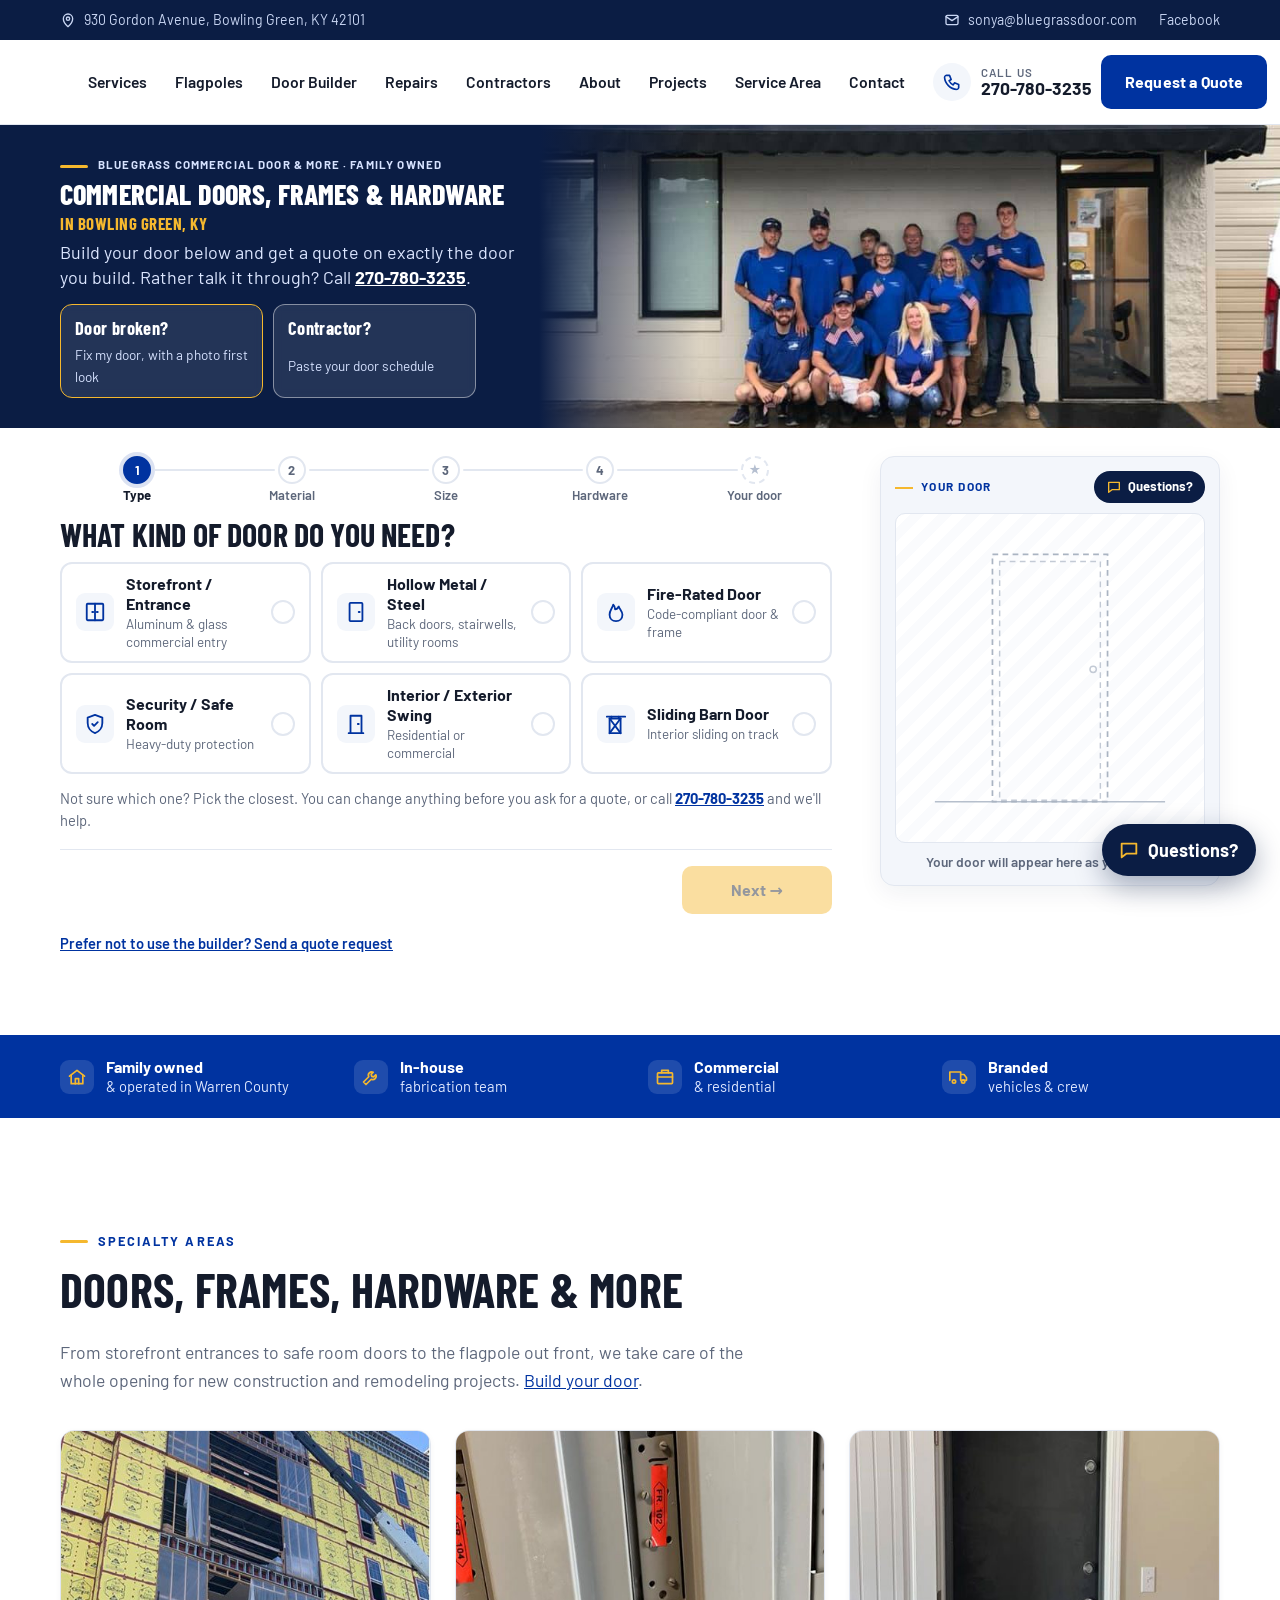
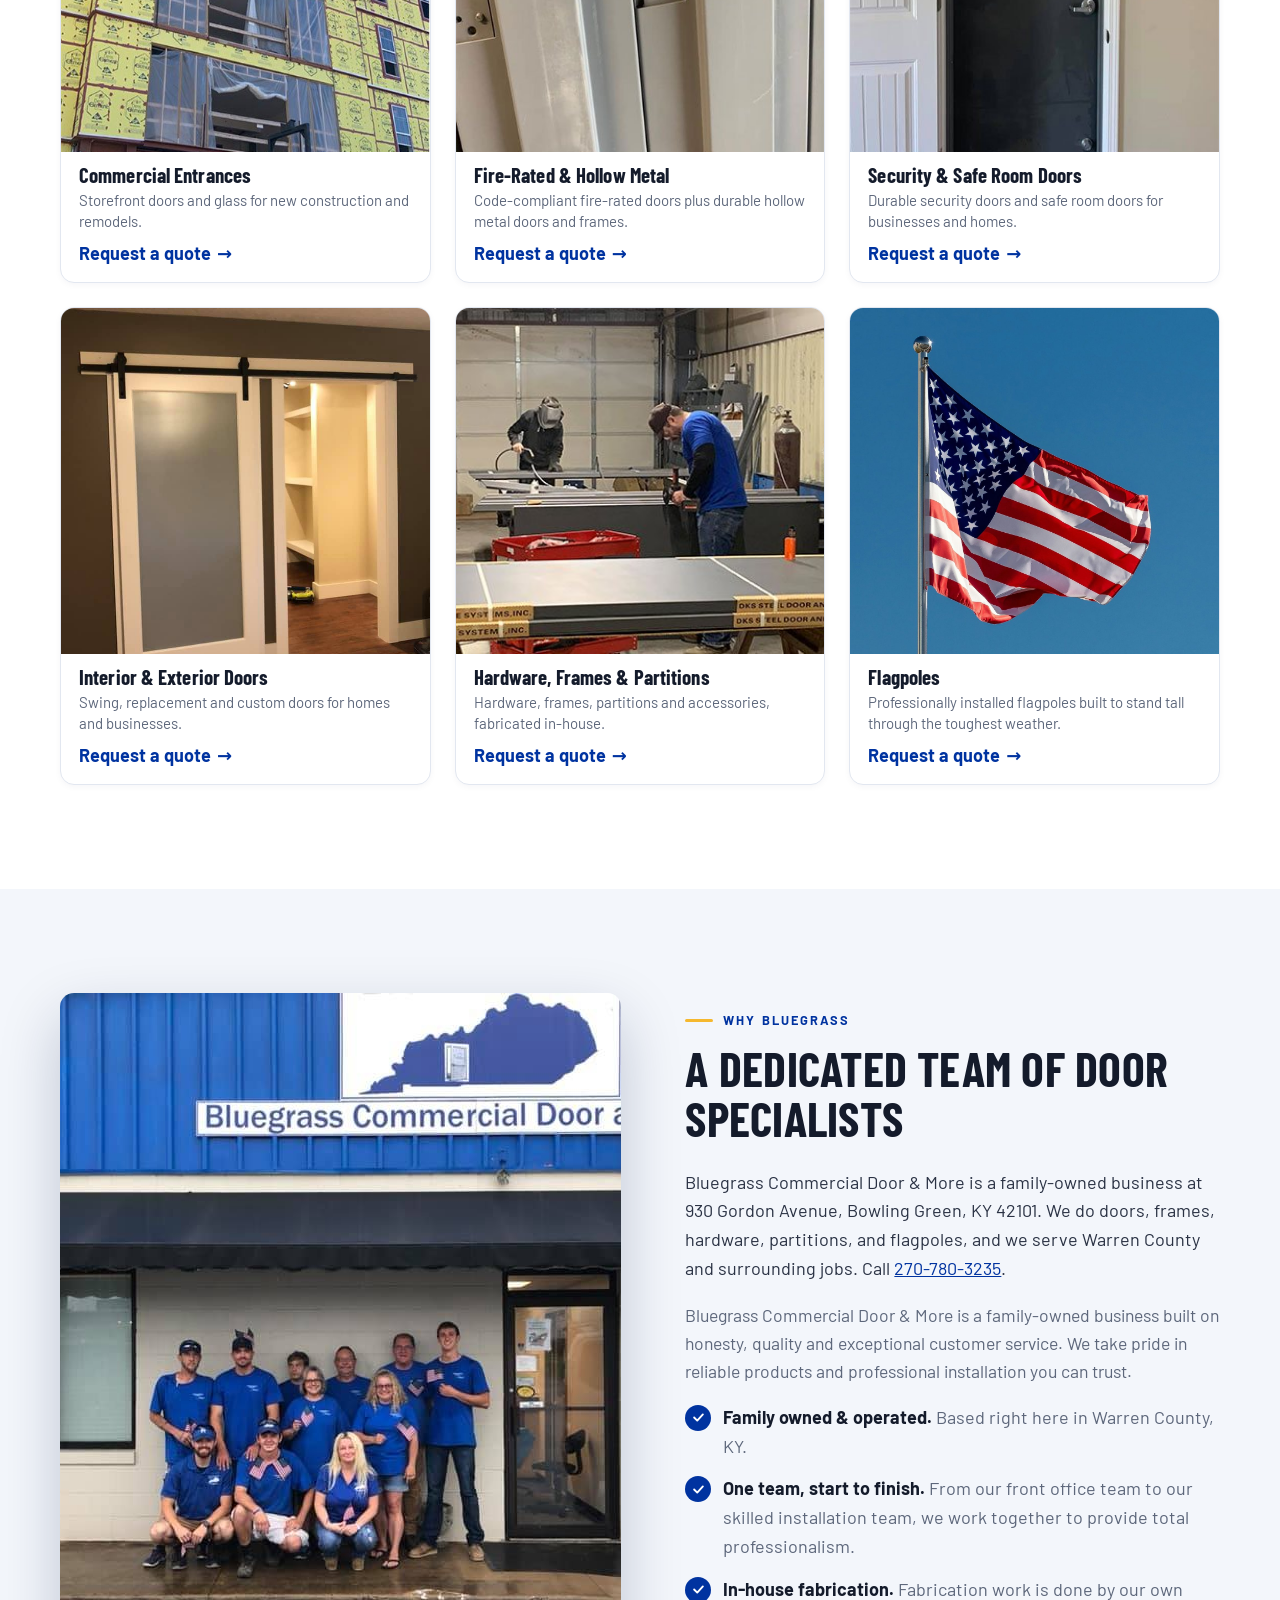
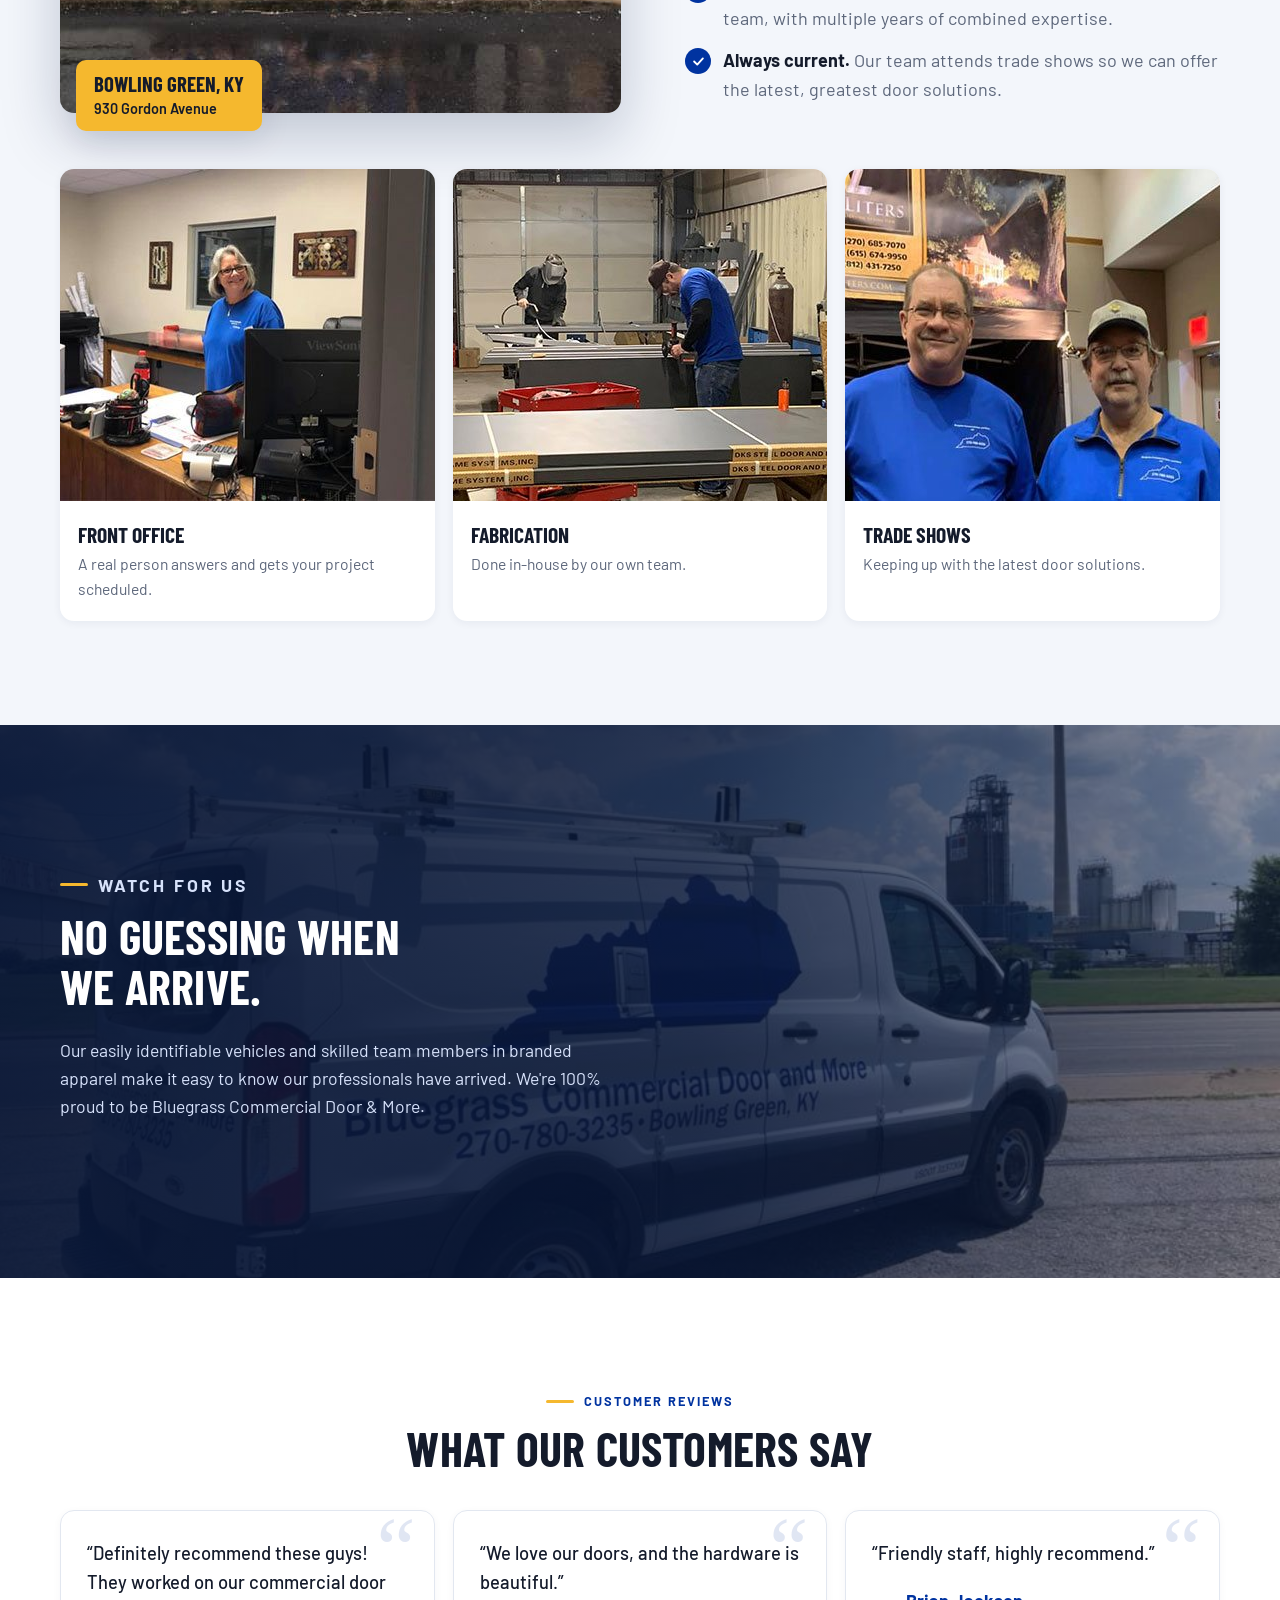
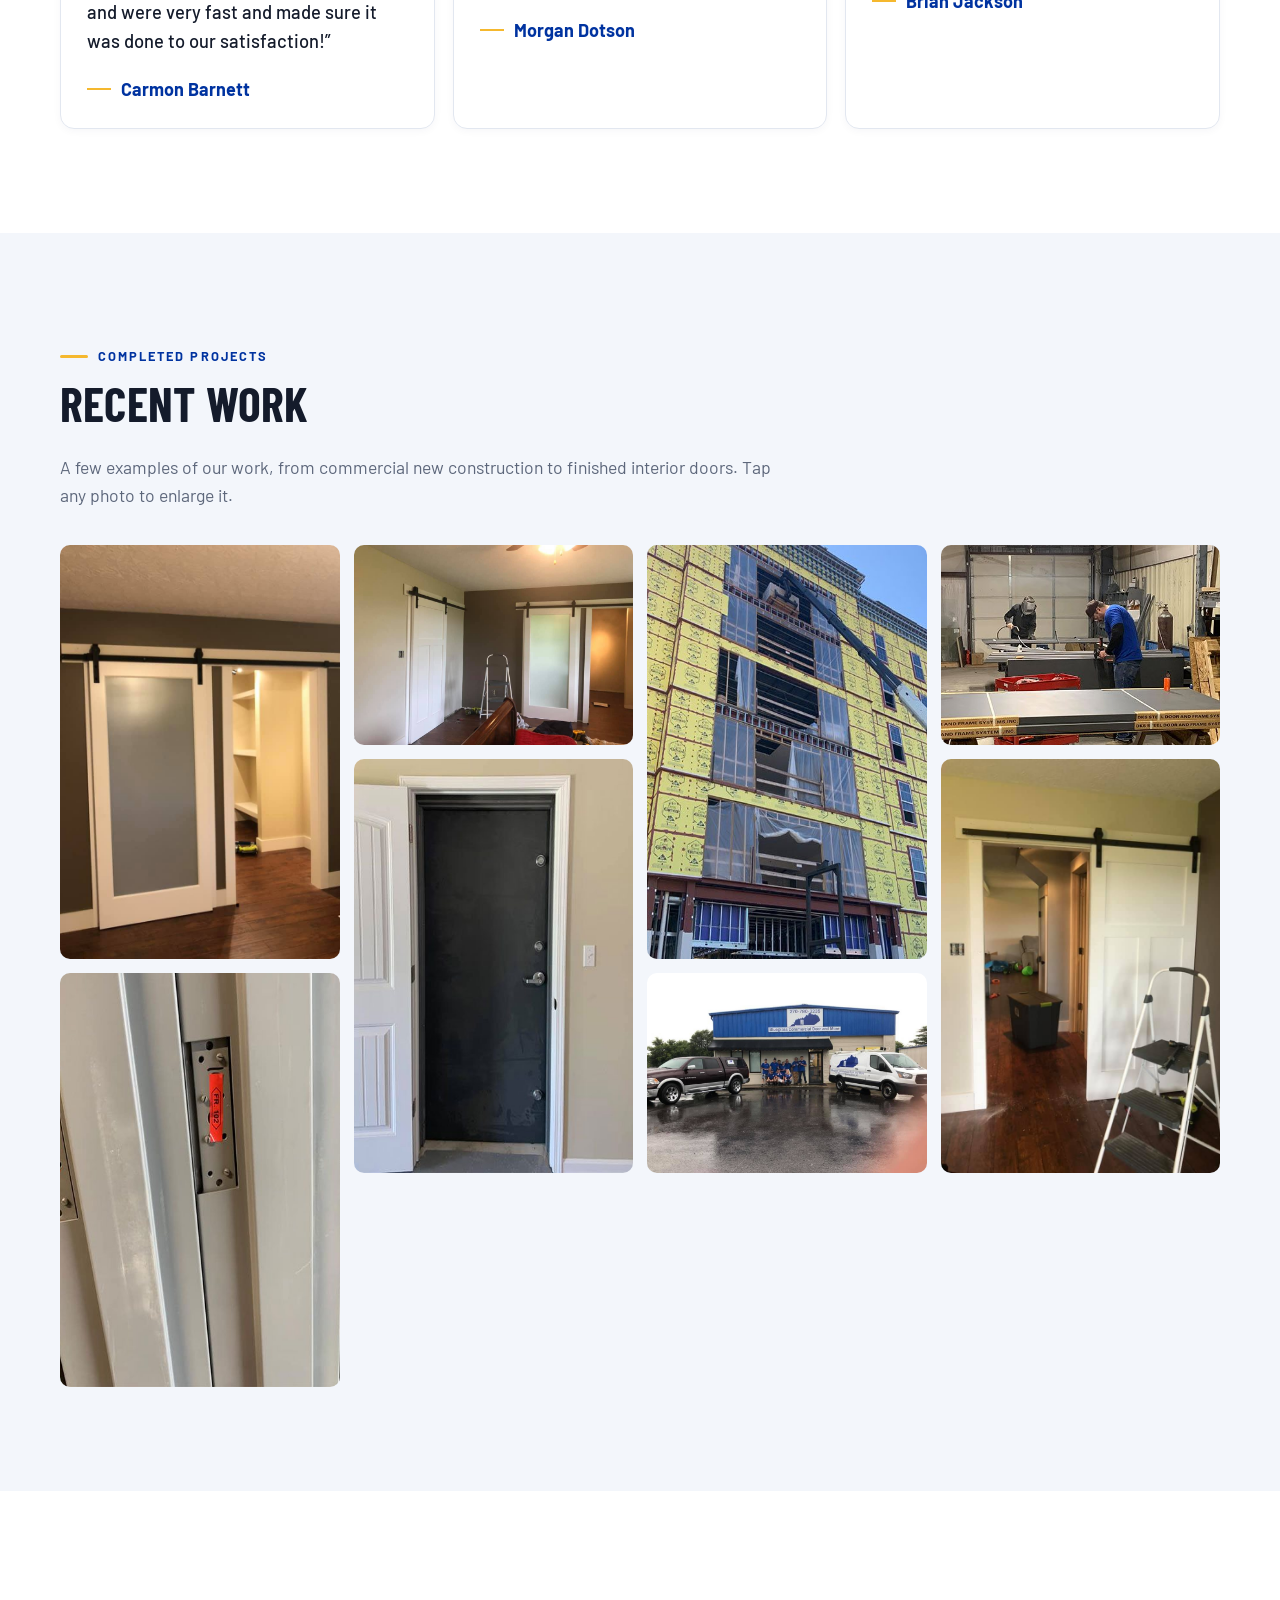
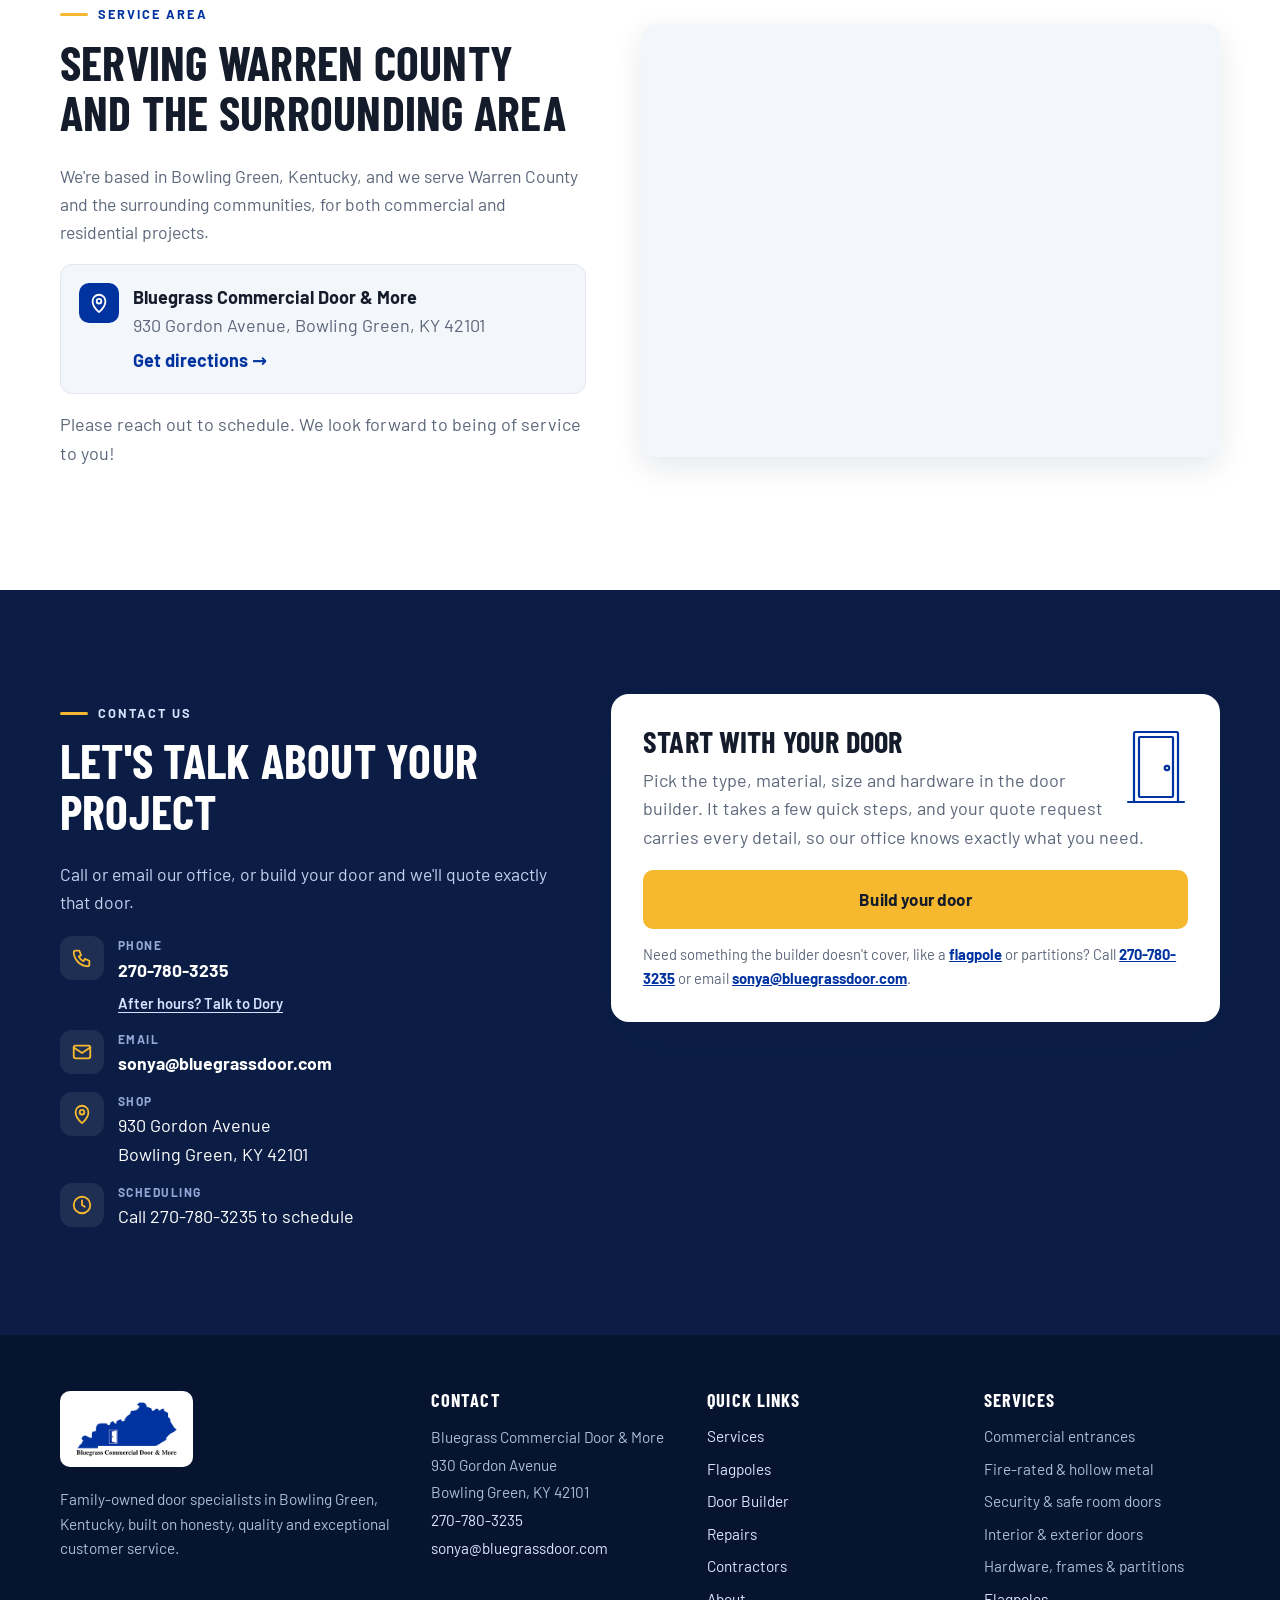
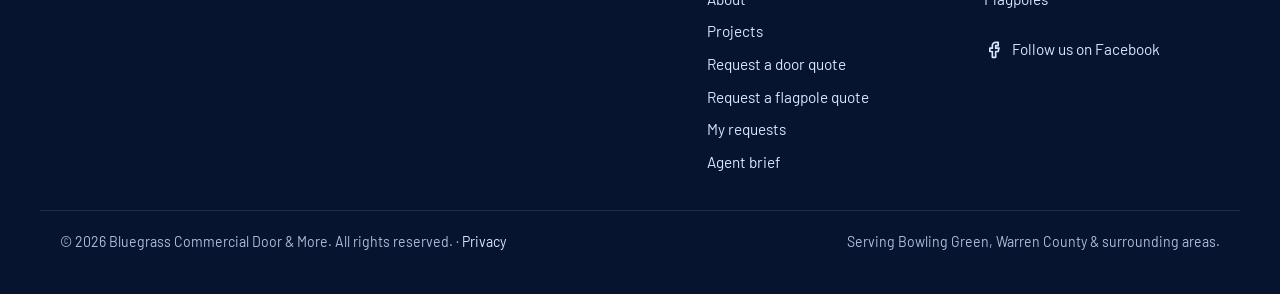
==== commit a85b4468: "Self-host fonts, keep typed text out of analytics, add privacy notice" ====
--- a/index.html
+++ b/index.html
@@ -17,9 +17,7 @@
   <link rel="icon" href="images/favicon-32.png" sizes="32x32">
   <link rel="icon" href="images/favicon-192.png" sizes="192x192">
   <link rel="apple-touch-icon" href="images/apple-touch-icon.png">
-  <link rel="preconnect" href="https://fonts.googleapis.com">
-  <link rel="preconnect" href="https://fonts.gstatic.com" crossorigin>
-  <link href="https://fonts.googleapis.com/css2?family=Barlow+Condensed:wght@600;700;800&family=Barlow:wght@400;500;600;700&display=swap" rel="stylesheet">
+  <link rel="stylesheet" href="fonts/fonts.css">
   <link rel="preload" as="image" href="images/crew-hero-enhanced.jpg" media="(max-width: 1023px)">
   <link rel="preload" as="image" href="images/crew-hero-desktop.jpg" media="(min-width: 1024px)">
   <link rel="stylesheet" href="styles.css?v=cc17">
@@ -43,7 +41,7 @@
     }
   }
   </script>
-  <script src="track.js?v=nx1" defer></script>
+  <script src="track.js?v=priv1" defer></script>
 </head>
 <body>
   <a class="skip" href="#main">Skip to content</a>
@@ -282,6 +280,7 @@
                   <div class="q-senderr" id="q-send-err" role="alert" hidden></div>
                   <p class="quote__fine">Your <span id="q-fine-doors">door</span> and details go straight to our office. Prefer to talk? Call <a href="tel:+12707803235">270-780-3235</a>.</p>
                 </form>
+<p class="form-privacy" style="font-size:.85rem;opacity:.8;margin:.75rem 0 0">What you send here goes to our office to answer your request. See our <a href="privacy.html">privacy notice</a>.</p>
               </div>
               <aside class="qside" aria-labelledby="qside-title">
                 <h3 id="qside-title">Attached to your request</h3>
@@ -632,7 +631,7 @@
       </div>
     </div>
     <div class="wrap footer__bottom">
-      <p>&copy; <span id="year">2026</span> Bluegrass Commercial Door &amp; More. All rights reserved.</p>
+      <p>&copy; <span id="year">2026</span> Bluegrass Commercial Door &amp; More. All rights reserved. &middot; <a href="privacy.html">Privacy</a></p>
       <p>Serving Bowling Green, Warren County &amp; surrounding areas.</p>
     </div>
   </footer>
--- a/fonts/fonts.css
+++ b/fonts/fonts.css
@@ -0,0 +1,63 @@
+/* Self-hosted Barlow and Barlow Condensed (SIL Open Font License), latin subset. */
+@font-face {
+  font-family: 'Barlow';
+  font-style: normal;
+  font-weight: 400;
+  font-display: swap;
+  src: url('Barlow-400.woff2') format('woff2');
+  unicode-range: U+0000-00FF, U+0131, U+0152-0153, U+02BB-02BC, U+02C6, U+02DA, U+02DC, U+0304, U+0308, U+0329, U+2000-206F, U+20AC, U+2122, U+2191, U+2193, U+2212, U+2215, U+FEFF, U+FFFD;
+}
+
+@font-face {
+  font-family: 'Barlow';
+  font-style: normal;
+  font-weight: 500;
+  font-display: swap;
+  src: url('Barlow-500.woff2') format('woff2');
+  unicode-range: U+0000-00FF, U+0131, U+0152-0153, U+02BB-02BC, U+02C6, U+02DA, U+02DC, U+0304, U+0308, U+0329, U+2000-206F, U+20AC, U+2122, U+2191, U+2193, U+2212, U+2215, U+FEFF, U+FFFD;
+}
+
+@font-face {
+  font-family: 'Barlow';
+  font-style: normal;
+  font-weight: 600;
+  font-display: swap;
+  src: url('Barlow-600.woff2') format('woff2');
+  unicode-range: U+0000-00FF, U+0131, U+0152-0153, U+02BB-02BC, U+02C6, U+02DA, U+02DC, U+0304, U+0308, U+0329, U+2000-206F, U+20AC, U+2122, U+2191, U+2193, U+2212, U+2215, U+FEFF, U+FFFD;
+}
+
+@font-face {
+  font-family: 'Barlow';
+  font-style: normal;
+  font-weight: 700;
+  font-display: swap;
+  src: url('Barlow-700.woff2') format('woff2');
+  unicode-range: U+0000-00FF, U+0131, U+0152-0153, U+02BB-02BC, U+02C6, U+02DA, U+02DC, U+0304, U+0308, U+0329, U+2000-206F, U+20AC, U+2122, U+2191, U+2193, U+2212, U+2215, U+FEFF, U+FFFD;
+}
+
+@font-face {
+  font-family: 'Barlow Condensed';
+  font-style: normal;
+  font-weight: 600;
+  font-display: swap;
+  src: url('BarlowCondensed-600.woff2') format('woff2');
+  unicode-range: U+0000-00FF, U+0131, U+0152-0153, U+02BB-02BC, U+02C6, U+02DA, U+02DC, U+0304, U+0308, U+0329, U+2000-206F, U+20AC, U+2122, U+2191, U+2193, U+2212, U+2215, U+FEFF, U+FFFD;
+}
+
+@font-face {
+  font-family: 'Barlow Condensed';
+  font-style: normal;
+  font-weight: 700;
+  font-display: swap;
+  src: url('BarlowCondensed-700.woff2') format('woff2');
+  unicode-range: U+0000-00FF, U+0131, U+0152-0153, U+02BB-02BC, U+02C6, U+02DA, U+02DC, U+0304, U+0308, U+0329, U+2000-206F, U+20AC, U+2122, U+2191, U+2193, U+2212, U+2215, U+FEFF, U+FFFD;
+}
+
+@font-face {
+  font-family: 'Barlow Condensed';
+  font-style: normal;
+  font-weight: 800;
+  font-display: swap;
+  src: url('BarlowCondensed-800.woff2') format('woff2');
+  unicode-range: U+0000-00FF, U+0131, U+0152-0153, U+02BB-02BC, U+02C6, U+02DA, U+02DC, U+0304, U+0308, U+0329, U+2000-206F, U+20AC, U+2122, U+2191, U+2193, U+2212, U+2215, U+FEFF, U+FFFD;
+}
